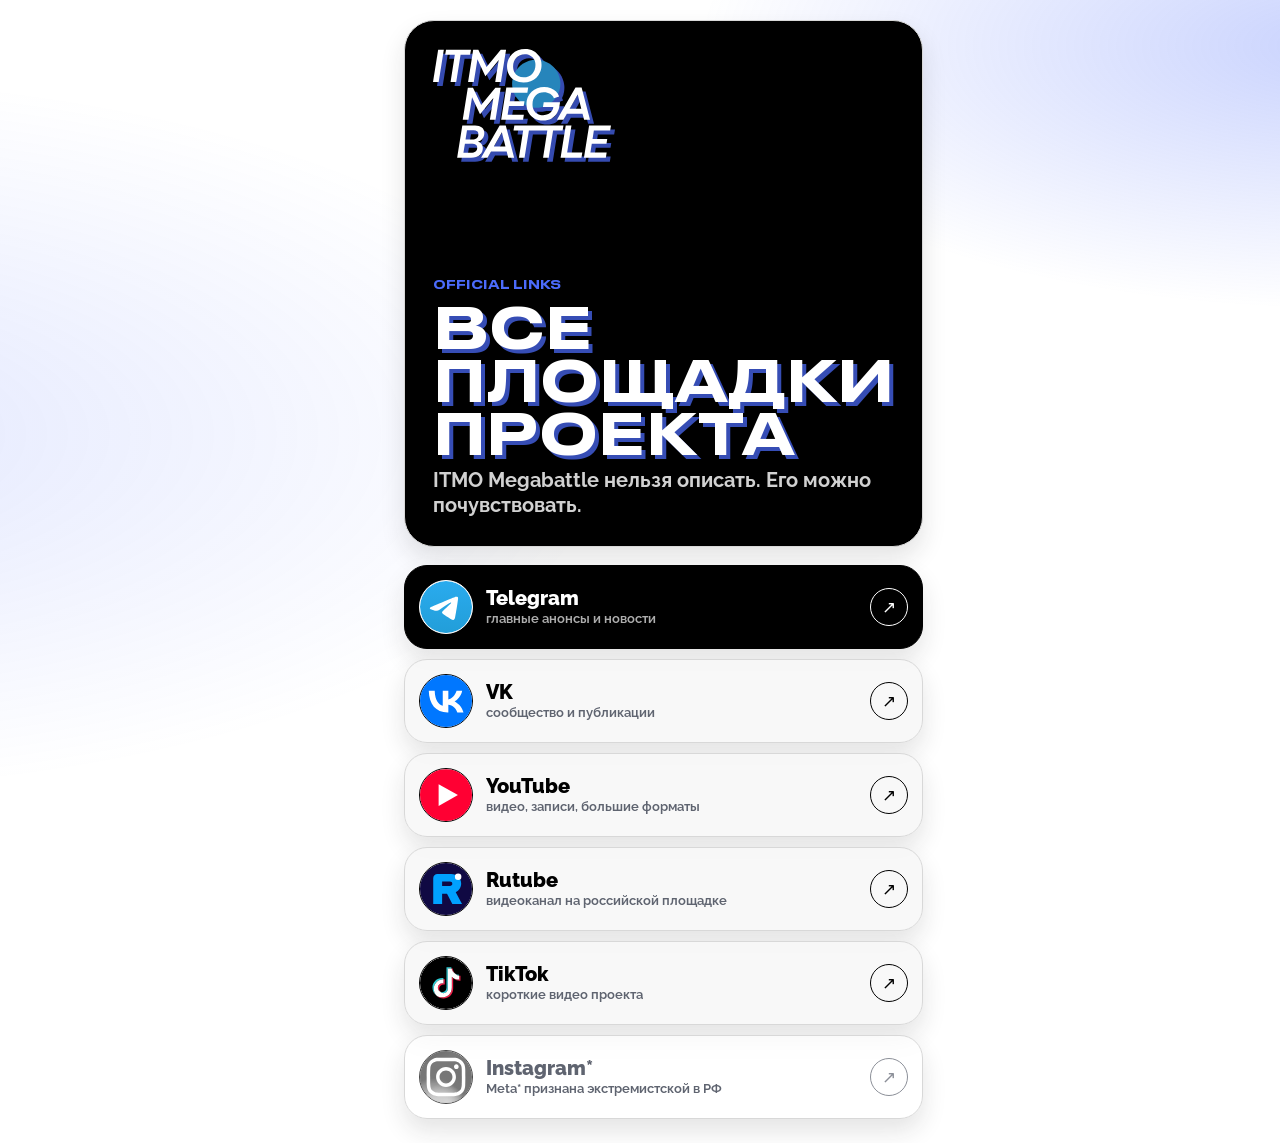
==== index.html @ 58fc480d "Create Megabattle links page" ====
<!doctype html>
<html lang="ru">
  <head>
    <meta charset="utf-8">
    <meta name="viewport" content="width=device-width, initial-scale=1, viewport-fit=cover">
    <meta name="theme-color" content="#ffffff">
    <meta
      name="description"
      content="ITMO Megabattle: официальные площадки проекта, анонсы, видео и сообщество."
    >
    <meta property="og:title" content="ITMO Megabattle">
    <meta property="og:description" content="Официальные площадки проекта ITMO Megabattle.">
    <meta property="og:type" content="website">
    <title>ITMO Megabattle</title>
    <link rel="icon" href="./assets/favicon.svg" type="image/svg+xml">
    <link rel="stylesheet" href="./styles.css">
  </head>
  <body>
    <main class="page" aria-label="ITMO Megabattle links">
      <section class="hero" aria-labelledby="page-title">
        <img class="logo" src="./assets/logo.svg" width="109" height="67" alt="ITMO Megabattle">

        <div class="hero-copy">
          <p class="kicker">official links</p>
          <h1 id="page-title">все площадки проекта</h1>
          <p class="lead">ITMO Megabattle нельзя описать. Его можно почувствовать.</p>
        </div>
      </section>

      <section class="links" aria-label="Официальные площадки">
        <a class="link-card link-card--primary" href="https://t.me/itmomegabattle" target="_blank" rel="noreferrer">
          <span class="icon-shell"><img src="./assets/telegram.svg" alt=""></span>
          <span class="link-copy">
            <strong>Telegram</strong>
            <small>главные анонсы и новости</small>
          </span>
          <span class="arrow" aria-hidden="true">↗</span>
        </a>

        <a class="link-card" href="https://vk.ru/itmomegabattle" target="_blank" rel="noreferrer">
          <span class="icon-shell"><img src="./assets/vk.svg" alt=""></span>
          <span class="link-copy">
            <strong>VK</strong>
            <small>сообщество и публикации</small>
          </span>
          <span class="arrow" aria-hidden="true">↗</span>
        </a>

        <a class="link-card" href="https://www.youtube.com/@itmomegabattle" target="_blank" rel="noreferrer">
          <span class="icon-shell"><img src="./assets/youtube.svg" alt=""></span>
          <span class="link-copy">
            <strong>YouTube</strong>
            <small>видео, записи, большие форматы</small>
          </span>
          <span class="arrow" aria-hidden="true">↗</span>
        </a>

        <a class="link-card" href="https://rutube.ru/channel/78402593/" target="_blank" rel="noreferrer">
          <span class="icon-shell"><img src="./assets/rutube.svg" alt=""></span>
          <span class="link-copy">
            <strong>Rutube</strong>
            <small>видеоканал на российской площадке</small>
          </span>
          <span class="arrow" aria-hidden="true">↗</span>
        </a>

        <a class="link-card" href="https://www.tiktok.com/@itmo_megabattle" target="_blank" rel="noreferrer">
          <span class="icon-shell"><img src="./assets/tiktok.svg" alt=""></span>
          <span class="link-copy">
            <strong>TikTok</strong>
            <small>короткие видео проекта</small>
          </span>
          <span class="arrow" aria-hidden="true">↗</span>
        </a>

        <a class="link-card link-card--muted" href="https://www.instagram.com/itmo.megabattle/" target="_blank" rel="noreferrer">
          <span class="icon-shell"><img src="./assets/instagram.svg" alt=""></span>
          <span class="link-copy">
            <strong>Instagram*</strong>
            <small>Meta* признана экстремистской в РФ</small>
          </span>
          <span class="arrow" aria-hidden="true">↗</span>
        </a>
      </section>
    </main>

    <script src="./script.js" type="module"></script>
  </body>
</html>
---- styles.css ----
@font-face {
  font-family: "Druk Text Wide Cyr";
  src: url("./fonts/Druk-Text-Wide-Cyr-Medium.woff2") format("woff2");
  font-weight: 500;
  font-style: normal;
  font-display: swap;
}

@font-face {
  font-family: "Raleway";
  src: url("./fonts/Raleway-VariableFont_wght.woff2") format("woff2");
  font-weight: 100 900;
  font-style: normal;
  font-display: swap;
}

:root {
  color-scheme: light;
  --background: #ffffff;
  --text: #000000;
  --text-inverted: #ffffff;
  --muted: #5f6470;
  --surface: rgba(248, 248, 248, 0.92);
  --surface-strong: #000000;
  --border: #d8d8d8;
  --accent: #4b6bfb;
  --accent-soft: color-mix(in srgb, var(--accent) 18%, transparent);
  --radius: 30px;
  --shadow: 0 12px 24px rgba(34, 34, 34, 0.12);
  --heading-font: "Druk Text Wide Cyr", "Segoe UI", "Helvetica Neue", Arial, sans-serif;
  --body-font: "Raleway", "Segoe UI", "Roboto", "Helvetica Neue", Arial, sans-serif;
}

* {
  box-sizing: border-box;
}

html {
  min-height: 100%;
  background: var(--background);
}

body {
  min-width: 320px;
  min-height: 100%;
  margin: 0;
  overflow-x: hidden;
  background:
    radial-gradient(ellipse 70% 32% at 105% 4%, color-mix(in srgb, var(--accent) 30%, transparent), transparent 72%),
    radial-gradient(ellipse 95% 45% at -18% 38%, color-mix(in srgb, var(--accent) 16%, transparent), transparent 70%),
    var(--background);
  color: var(--text);
  font-family: var(--body-font);
  line-height: 1.45;
}

body::before {
  position: fixed;
  inset: 0;
  z-index: -2;
  pointer-events: none;
  background-image:
    linear-gradient(var(--border) 1px, transparent 1px),
    linear-gradient(90deg, var(--border) 1px, transparent 1px);
  background-size: 36px 36px;
  mask-image: linear-gradient(to bottom, #000 0%, rgba(0, 0, 0, 0.54) 48%, transparent 92%);
  opacity: 0.42;
  content: "";
}

body::after {
  position: fixed;
  right: -78px;
  bottom: -96px;
  z-index: -1;
  width: 230px;
  height: 230px;
  border: 1px solid color-mix(in srgb, var(--accent) 50%, transparent);
  border-radius: 50%;
  background: color-mix(in srgb, var(--accent) 10%, transparent);
  content: "";
}

.page {
  display: grid;
  width: min(100%, 520px);
  min-height: 100dvh;
  margin: 0 auto;
  padding:
    max(20px, env(safe-area-inset-top))
    clamp(14px, 4vw, 24px)
    max(24px, env(safe-area-inset-bottom));
  gap: 18px;
}

.hero {
  display: grid;
  align-content: end;
  min-height: clamp(270px, 46dvh, 390px);
  padding: clamp(18px, 5vw, 28px);
  border: 1px solid var(--border);
  border-radius: var(--radius);
  background: var(--surface-strong);
  color: var(--text-inverted);
  box-shadow: var(--shadow);
}

.logo {
  width: clamp(132px, 40vw, 178px);
  height: auto;
  align-self: start;
  margin-bottom: clamp(54px, 15dvh, 120px);
  filter: drop-shadow(4px 4px 0 color-mix(in srgb, var(--accent) 70%, #000));
}

.hero-copy {
  display: grid;
  gap: 10px;
}

.kicker {
  margin: 0;
  color: var(--accent);
  font-family: var(--heading-font);
  font-size: 12px;
  line-height: 1;
  text-transform: uppercase;
}

h1 {
  max-width: 10ch;
  margin: 0;
  font-family: var(--heading-font);
  font-size: clamp(31px, 10.5vw, 56px);
  font-weight: 500;
  line-height: 0.94;
  letter-spacing: 0;
  text-transform: uppercase;
  text-shadow: 4px 4px 0 color-mix(in srgb, var(--accent) 72%, #000);
}

.lead {
  max-width: 29rem;
  margin: 0;
  color: rgba(255, 255, 255, 0.82);
  font-size: clamp(16px, 4.5vw, 20px);
  font-weight: 700;
  line-height: 1.25;
}

.links {
  display: grid;
  gap: 10px;
}

.link-card {
  display: grid;
  grid-template-columns: 54px minmax(0, 1fr) 38px;
  align-items: center;
  gap: 13px;
  min-height: 84px;
  padding: 14px;
  border: 1px solid var(--border);
  border-radius: 23px;
  background: var(--surface);
  color: var(--text);
  text-decoration: none;
  box-shadow: var(--shadow);
  -webkit-tap-highlight-color: transparent;
  transition:
    transform 180ms ease,
    border-color 180ms ease,
    background-color 180ms ease,
    color 180ms ease;
}

.link-card--primary,
.link-card:active {
  background: var(--surface-strong);
  color: var(--text-inverted);
  border-color: var(--text);
}

.link-card:active {
  transform: scale(0.985);
}

@media (hover: hover) {
  .link-card:hover {
  border-color: var(--accent);
  transform: translateY(-3px);
  }
}

.link-card--muted {
  background: rgba(255, 255, 255, 0.68);
  color: var(--muted);
}

.link-card--muted .icon-shell {
  filter: grayscale(1);
  opacity: 0.72;
}

.link-card--muted .arrow {
  opacity: 0.72;
}

.icon-shell {
  display: grid;
  width: 54px;
  height: 54px;
  place-items: center;
  border: 1px solid currentColor;
  border-radius: 50%;
  background: var(--background);
  color: var(--text);
  font-family: var(--heading-font);
  font-size: 14px;
  line-height: 1;
  overflow: hidden;
}

.link-card--primary .icon-shell {
  border-color: var(--text-inverted);
}

.icon-shell img {
  width: 100%;
  height: 100%;
  object-fit: cover;
}

.icon-shell--text {
  border-radius: 18px;
  background: var(--text);
  color: var(--text-inverted);
}

.link-card--primary .icon-shell--text {
  background: var(--text-inverted);
  color: var(--text);
}

.link-copy {
  display: grid;
  min-width: 0;
  gap: 2px;
}

.link-copy strong {
  min-width: 0;
  font-size: 20px;
  font-weight: 850;
  line-height: 1.08;
}

.link-copy small {
  min-width: 0;
  color: var(--muted);
  font-size: 13px;
  font-weight: 650;
  line-height: 1.22;
}

.link-card--primary .link-copy small {
  color: rgba(255, 255, 255, 0.68);
}

.arrow {
  display: grid;
  width: 38px;
  height: 38px;
  place-items: center;
  border: 1px solid currentColor;
  border-radius: 50%;
  color: currentColor;
  font-size: 17px;
}

@media (max-width: 360px) {
  .page {
    padding-right: 10px;
    padding-left: 10px;
  }

  .hero {
    min-height: 250px;
    padding: 18px;
  }

  .logo {
    width: 126px;
    margin-bottom: 48px;
  }

  .link-card {
    grid-template-columns: 48px minmax(0, 1fr) 34px;
    gap: 10px;
    min-height: 76px;
    padding: 12px;
    border-radius: 20px;
  }

  .icon-shell {
    width: 48px;
    height: 48px;
  }

  .link-copy strong {
    font-size: 18px;
  }

  .link-copy small {
    font-size: 12px;
  }
}

@media (min-width: 700px) {
  body {
    display: grid;
    place-items: center;
  }

  .page {
    min-height: auto;
  }
}

@media (prefers-reduced-motion: reduce) {
  *,
  *::before,
  *::after {
    scroll-behavior: auto !important;
    transition-duration: 0.01ms !important;
    animation-duration: 0.01ms !important;
    animation-iteration-count: 1 !important;
  }
}
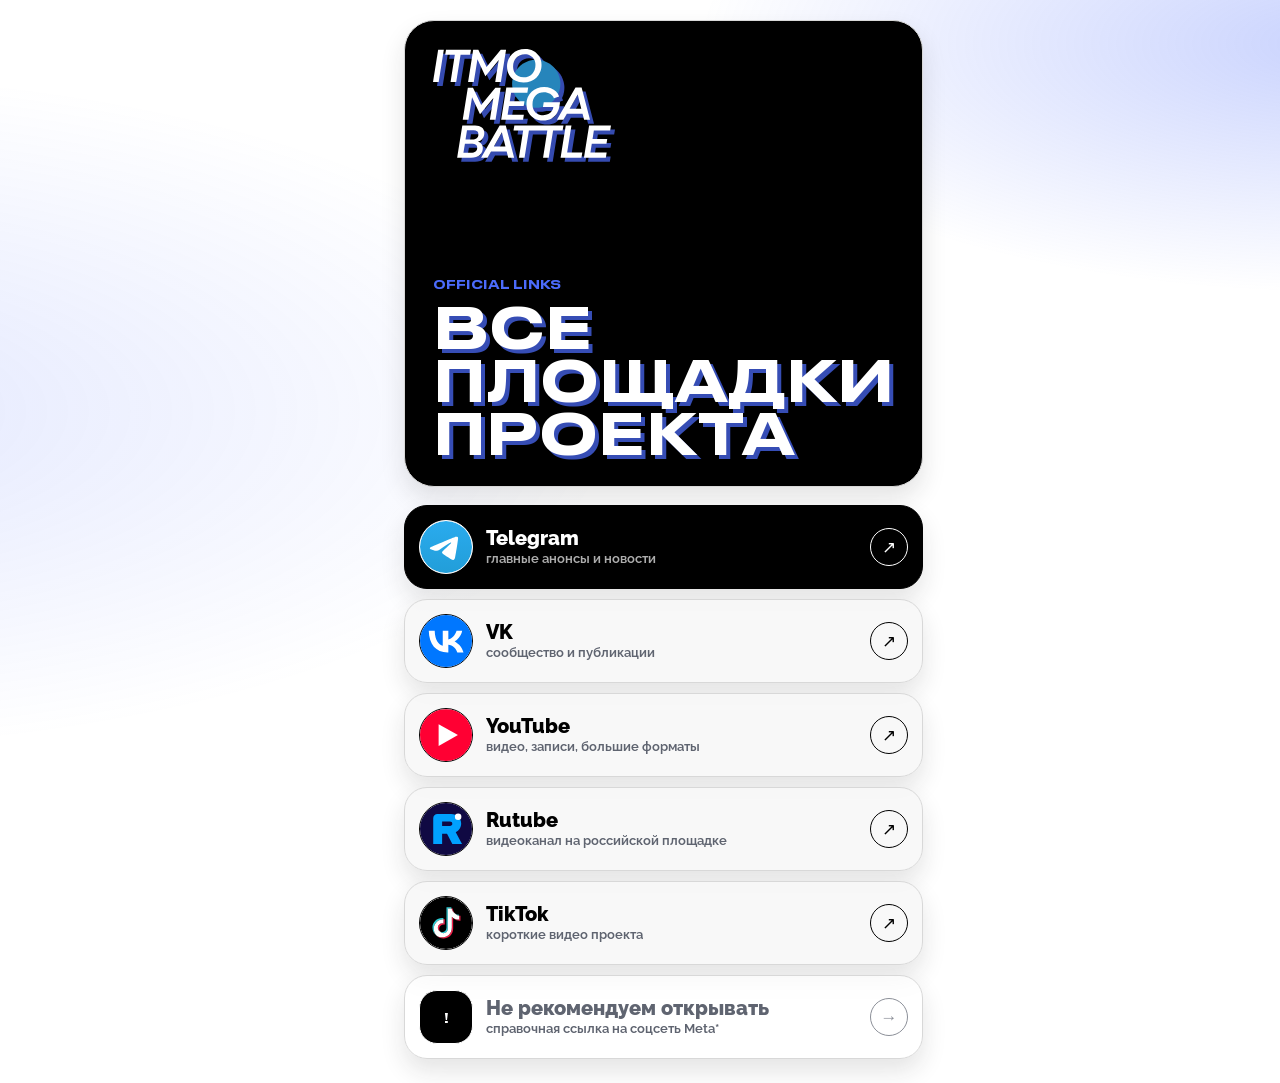
==== commit 600b4155: "Refine Instagram warning flow" ====
--- a/index.html
+++ b/index.html
@@ -23,7 +23,6 @@
         <div class="hero-copy">
           <p class="kicker">official links</p>
           <h1 id="page-title">все площадки проекта</h1>
-          <p class="lead">ITMO Megabattle нельзя описать. Его можно почувствовать.</p>
         </div>
       </section>
 
@@ -73,13 +72,13 @@
           <span class="arrow" aria-hidden="true">↗</span>
         </a>
 
-        <a class="link-card link-card--muted" href="https://www.instagram.com/itmo.megabattle/" target="_blank" rel="noreferrer">
-          <span class="icon-shell"><img src="./assets/instagram.svg" alt=""></span>
+        <a class="link-card link-card--muted" href="./instagram.html">
+          <span class="icon-shell icon-shell--warning" aria-hidden="true">!</span>
           <span class="link-copy">
-            <strong>Instagram*</strong>
-            <small>Meta* признана экстремистской в РФ</small>
+            <strong>Не рекомендуем открывать</strong>
+            <small>справочная ссылка на соцсеть Meta*</small>
           </span>
-          <span class="arrow" aria-hidden="true">↗</span>
+          <span class="arrow" aria-hidden="true">→</span>
         </a>
       </section>
     </main>
--- a/styles.css
+++ b/styles.css
@@ -137,15 +137,6 @@
   letter-spacing: 0;
   text-transform: uppercase;
   text-shadow: 4px 4px 0 color-mix(in srgb, var(--accent) 72%, #000);
-}
-
-.lead {
-  max-width: 29rem;
-  margin: 0;
-  color: rgba(255, 255, 255, 0.82);
-  font-size: clamp(16px, 4.5vw, 20px);
-  font-weight: 700;
-  line-height: 1.25;
 }
 
 .links {
@@ -198,8 +189,7 @@
 }
 
 .link-card--muted .icon-shell {
-  filter: grayscale(1);
-  opacity: 0.72;
+  opacity: 1;
 }
 
 .link-card--muted .arrow {
@@ -237,6 +227,80 @@
   color: var(--text-inverted);
 }
 
+.icon-shell--warning {
+  border-radius: 18px;
+  background: var(--text);
+  color: var(--text-inverted);
+}
+
+.transition-card {
+  display: grid;
+  gap: 18px;
+  align-content: center;
+  min-height: calc(100dvh - 44px);
+  padding: clamp(20px, 6vw, 32px);
+  border: 1px solid var(--border);
+  border-radius: var(--radius);
+  background: var(--surface-strong);
+  color: var(--text-inverted);
+  box-shadow: var(--shadow);
+}
+
+.transition-card .logo {
+  margin-bottom: clamp(26px, 8dvh, 70px);
+}
+
+.transition-title {
+  max-width: 10ch;
+  margin: 0;
+  font-family: var(--heading-font);
+  font-size: clamp(29px, 9.5vw, 52px);
+  font-weight: 500;
+  line-height: 0.96;
+  text-transform: uppercase;
+  text-shadow: 4px 4px 0 color-mix(in srgb, var(--accent) 72%, #000);
+}
+
+.transition-text {
+  display: grid;
+  gap: 10px;
+}
+
+.transition-text p {
+  margin: 0;
+  color: rgba(255, 255, 255, 0.76);
+  font-size: 15px;
+  font-weight: 650;
+  line-height: 1.35;
+}
+
+.transition-actions {
+  display: grid;
+  gap: 10px;
+  padding-top: 8px;
+}
+
+.transition-link {
+  display: flex;
+  align-items: center;
+  justify-content: center;
+  min-height: 58px;
+  padding: 15px 18px;
+  border: 1px solid var(--text-inverted);
+  border-radius: 999px;
+  background: var(--text-inverted);
+  color: var(--text);
+  font-size: 14px;
+  font-weight: 900;
+  text-align: center;
+  text-decoration: none;
+}
+
+.transition-link--secondary {
+  background: transparent;
+  color: var(--text-inverted);
+}
+
 .link-card--primary .icon-shell--text {
   background: var(--text-inverted);
   color: var(--text);
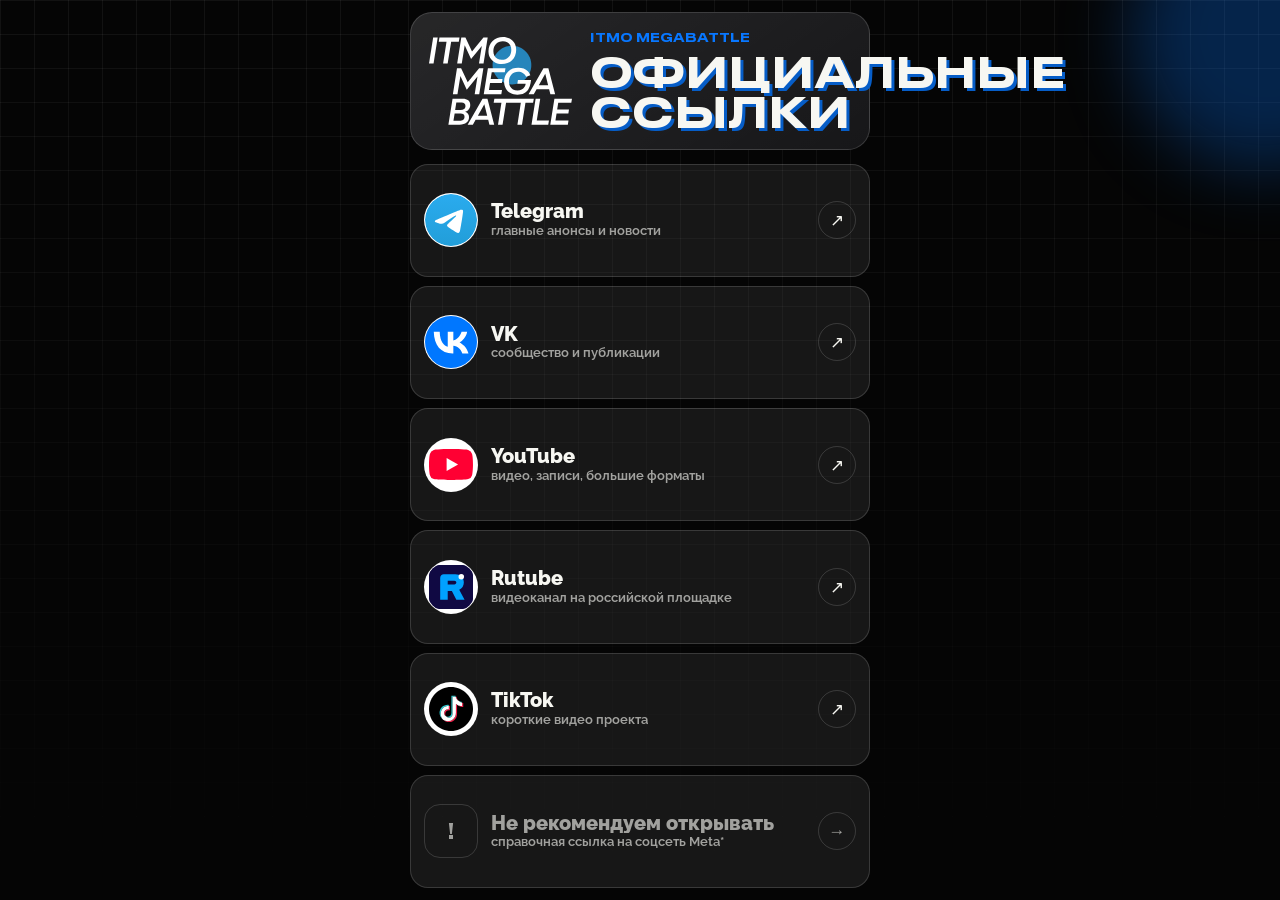
==== commit bdb3f090: "Restore dark compact mobile layout" ====
--- a/index.html
+++ b/index.html
@@ -21,13 +21,13 @@
         <img class="logo" src="./assets/logo.svg" width="109" height="67" alt="ITMO Megabattle">
 
         <div class="hero-copy">
-          <p class="kicker">official links</p>
-          <h1 id="page-title">все площадки проекта</h1>
+          <p class="kicker">ITMO Megabattle</p>
+          <h1 id="page-title">официальные ссылки</h1>
         </div>
       </section>
 
       <section class="links" aria-label="Официальные площадки">
-        <a class="link-card link-card--primary" href="https://t.me/itmomegabattle" target="_blank" rel="noreferrer">
+        <a class="link-card" href="https://t.me/itmomegabattle" target="_blank" rel="noreferrer">
           <span class="icon-shell"><img src="./assets/telegram.svg" alt=""></span>
           <span class="link-copy">
             <strong>Telegram</strong>
--- a/styles.css
+++ b/styles.css
@@ -15,18 +15,18 @@
 }
 
 :root {
-  color-scheme: light;
-  --background: #ffffff;
-  --text: #000000;
-  --text-inverted: #ffffff;
-  --muted: #5f6470;
-  --surface: rgba(248, 248, 248, 0.92);
-  --surface-strong: #000000;
-  --border: #d8d8d8;
-  --accent: #4b6bfb;
-  --accent-soft: color-mix(in srgb, var(--accent) 18%, transparent);
-  --radius: 30px;
-  --shadow: 0 12px 24px rgba(34, 34, 34, 0.12);
+  color-scheme: dark;
+  --background: #050505;
+  --panel: #0d0d0f;
+  --card: rgba(255, 255, 255, 0.075);
+  --card-hover: #000000;
+  --text: #f7f7f2;
+  --text-soft: rgba(247, 247, 242, 0.62);
+  --muted: rgba(247, 247, 242, 0.45);
+  --border: rgba(255, 255, 255, 0.15);
+  --border-strong: rgba(255, 255, 255, 0.32);
+  --accent: #0877ff;
+  --radius: 22px;
   --heading-font: "Druk Text Wide Cyr", "Segoe UI", "Helvetica Neue", Arial, sans-serif;
   --body-font: "Raleway", "Segoe UI", "Roboto", "Helvetica Neue", Arial, sans-serif;
 }
@@ -35,230 +35,256 @@
   box-sizing: border-box;
 }
 
-html {
-  min-height: 100%;
+html,
+body {
+  width: 100%;
+  height: 100%;
+  overflow: hidden;
   background: var(--background);
 }
 
 body {
   min-width: 320px;
-  min-height: 100%;
-  margin: 0;
-  overflow-x: hidden;
-  background:
-    radial-gradient(ellipse 70% 32% at 105% 4%, color-mix(in srgb, var(--accent) 30%, transparent), transparent 72%),
-    radial-gradient(ellipse 95% 45% at -18% 38%, color-mix(in srgb, var(--accent) 16%, transparent), transparent 70%),
-    var(--background);
+  margin: 0;
   color: var(--text);
   font-family: var(--body-font);
-  line-height: 1.45;
+  line-height: 1.3;
 }
 
 body::before {
   position: fixed;
   inset: 0;
-  z-index: -2;
   pointer-events: none;
   background-image:
-    linear-gradient(var(--border) 1px, transparent 1px),
-    linear-gradient(90deg, var(--border) 1px, transparent 1px);
-  background-size: 36px 36px;
-  mask-image: linear-gradient(to bottom, #000 0%, rgba(0, 0, 0, 0.54) 48%, transparent 92%);
-  opacity: 0.42;
+    linear-gradient(rgba(255, 255, 255, 0.055) 1px, transparent 1px),
+    linear-gradient(90deg, rgba(255, 255, 255, 0.055) 1px, transparent 1px);
+  background-size: 34px 34px;
+  mask-image: linear-gradient(to bottom, #000, rgba(0, 0, 0, 0.34) 68%, transparent);
   content: "";
 }
 
 body::after {
   position: fixed;
-  right: -78px;
-  bottom: -96px;
-  z-index: -1;
-  width: 230px;
-  height: 230px;
-  border: 1px solid color-mix(in srgb, var(--accent) 50%, transparent);
+  right: -120px;
+  top: -100px;
+  width: 270px;
+  height: 270px;
   border-radius: 50%;
-  background: color-mix(in srgb, var(--accent) 10%, transparent);
+  background: color-mix(in srgb, var(--accent) 28%, transparent);
+  filter: blur(34px);
+  pointer-events: none;
   content: "";
 }
 
 .page {
-  display: grid;
-  width: min(100%, 520px);
-  min-height: 100dvh;
+  position: relative;
+  z-index: 1;
+  display: grid;
+  grid-template-rows: auto minmax(0, 1fr);
+  width: min(100%, 500px);
+  height: 100dvh;
   margin: 0 auto;
   padding:
-    max(20px, env(safe-area-inset-top))
-    clamp(14px, 4vw, 24px)
-    max(24px, env(safe-area-inset-bottom));
-  gap: 18px;
+    max(12px, env(safe-area-inset-top))
+    clamp(12px, 4vw, 20px)
+    max(12px, env(safe-area-inset-bottom));
+  gap: clamp(8px, 1.6dvh, 14px);
 }
 
 .hero {
   display: grid;
-  align-content: end;
-  min-height: clamp(270px, 46dvh, 390px);
-  padding: clamp(18px, 5vw, 28px);
+  grid-template-columns: minmax(96px, 34%) minmax(0, 1fr);
+  align-items: end;
+  gap: clamp(10px, 4vw, 18px);
+  min-height: 0;
+  padding: clamp(12px, 3.8vw, 18px);
   border: 1px solid var(--border);
   border-radius: var(--radius);
-  background: var(--surface-strong);
-  color: var(--text-inverted);
-  box-shadow: var(--shadow);
+  background: linear-gradient(145deg, rgba(255, 255, 255, 0.105), rgba(255, 255, 255, 0.045)), var(--panel);
 }
 
 .logo {
-  width: clamp(132px, 40vw, 178px);
+  width: 100%;
+  max-width: 150px;
   height: auto;
-  align-self: start;
-  margin-bottom: clamp(54px, 15dvh, 120px);
-  filter: drop-shadow(4px 4px 0 color-mix(in srgb, var(--accent) 70%, #000));
+  align-self: center;
+  justify-self: center;
 }
 
 .hero-copy {
   display: grid;
-  gap: 10px;
+  min-width: 0;
+  gap: 7px;
 }
 
 .kicker {
   margin: 0;
   color: var(--accent);
   font-family: var(--heading-font);
-  font-size: 12px;
+  font-size: clamp(9px, 2.6vw, 12px);
   line-height: 1;
   text-transform: uppercase;
 }
 
 h1 {
-  max-width: 10ch;
+  max-width: 12ch;
   margin: 0;
   font-family: var(--heading-font);
-  font-size: clamp(31px, 10.5vw, 56px);
+  font-size: clamp(23px, 7.6vw, 42px);
   font-weight: 500;
-  line-height: 0.94;
+  line-height: 0.96;
   letter-spacing: 0;
   text-transform: uppercase;
-  text-shadow: 4px 4px 0 color-mix(in srgb, var(--accent) 72%, #000);
+  text-shadow: 3px 3px 0 color-mix(in srgb, var(--accent) 78%, #000);
 }
 
 .links {
   display: grid;
-  gap: 10px;
+  min-height: 0;
+  grid-template-rows: repeat(6, minmax(0, 1fr));
+  gap: clamp(6px, 1.1dvh, 9px);
 }
 
 .link-card {
   display: grid;
-  grid-template-columns: 54px minmax(0, 1fr) 38px;
+  grid-template-columns: clamp(42px, 11dvh, 54px) minmax(0, 1fr) clamp(30px, 8dvh, 38px);
   align-items: center;
-  gap: 13px;
-  min-height: 84px;
-  padding: 14px;
-  border: 1px solid var(--border);
-  border-radius: 23px;
-  background: var(--surface);
+  gap: clamp(9px, 3vw, 13px);
+  min-height: 0;
+  padding: clamp(8px, 1.55dvh, 13px);
+  border: 1px solid var(--border);
+  border-radius: 18px;
+  background: var(--card);
   color: var(--text);
   text-decoration: none;
-  box-shadow: var(--shadow);
   -webkit-tap-highlight-color: transparent;
   transition:
-    transform 180ms ease,
-    border-color 180ms ease,
-    background-color 180ms ease,
-    color 180ms ease;
-}
-
-.link-card--primary,
+    transform 160ms ease,
+    border-color 160ms ease,
+    background-color 160ms ease,
+    color 160ms ease;
+}
+
 .link-card:active {
-  background: var(--surface-strong);
-  color: var(--text-inverted);
-  border-color: var(--text);
-}
-
-.link-card:active {
-  transform: scale(0.985);
+  transform: scale(0.988);
+  background: var(--card-hover);
+  border-color: var(--border-strong);
 }
 
 @media (hover: hover) {
   .link-card:hover {
-  border-color: var(--accent);
-  transform: translateY(-3px);
+    background: var(--card-hover);
+    border-color: var(--border-strong);
+    transform: translateY(-2px);
   }
 }
 
 .link-card--muted {
-  background: rgba(255, 255, 255, 0.68);
-  color: var(--muted);
-}
-
-.link-card--muted .icon-shell {
-  opacity: 1;
-}
-
-.link-card--muted .arrow {
-  opacity: 0.72;
+  color: var(--text-soft);
 }
 
 .icon-shell {
   display: grid;
-  width: 54px;
-  height: 54px;
+  width: clamp(42px, 11dvh, 54px);
+  height: clamp(42px, 11dvh, 54px);
   place-items: center;
-  border: 1px solid currentColor;
+  overflow: hidden;
+  border: 1px solid var(--border);
   border-radius: 50%;
-  background: var(--background);
-  color: var(--text);
+  background: #ffffff;
+  color: #000;
   font-family: var(--heading-font);
   font-size: 14px;
   line-height: 1;
-  overflow: hidden;
-}
-
-.link-card--primary .icon-shell {
-  border-color: var(--text-inverted);
 }
 
 .icon-shell img {
   width: 100%;
   height: 100%;
-  object-fit: cover;
-}
-
-.icon-shell--text {
-  border-radius: 18px;
-  background: var(--text);
-  color: var(--text-inverted);
+  padding: 4px;
+  object-fit: contain;
+}
+
+.link-card[href*="t.me"] .icon-shell img,
+.link-card[href*="vk.ru"] .icon-shell img {
+  padding: 0;
 }
 
 .icon-shell--warning {
-  border-radius: 18px;
-  background: var(--text);
-  color: var(--text-inverted);
+  border-radius: 16px;
+  background: transparent;
+  color: var(--text-soft);
+  font-size: clamp(16px, 4vw, 20px);
+}
+
+.link-copy {
+  display: grid;
+  min-width: 0;
+  gap: 2px;
+}
+
+.link-copy strong {
+  min-width: 0;
+  overflow: hidden;
+  font-size: clamp(16px, 4.2vw, 20px);
+  font-weight: 850;
+  line-height: 1.03;
+  text-overflow: ellipsis;
+  white-space: nowrap;
+}
+
+.link-copy small {
+  min-width: 0;
+  overflow: hidden;
+  color: var(--text-soft);
+  font-size: clamp(11px, 3.1vw, 13px);
+  font-weight: 650;
+  line-height: 1.15;
+  text-overflow: ellipsis;
+  white-space: nowrap;
+}
+
+.arrow {
+  display: grid;
+  width: clamp(30px, 8dvh, 38px);
+  height: clamp(30px, 8dvh, 38px);
+  place-items: center;
+  border: 1px solid var(--border);
+  border-radius: 50%;
+  color: currentColor;
+  font-size: clamp(14px, 3.6vw, 17px);
+}
+
+.page--transition {
+  grid-template-rows: minmax(0, 1fr);
 }
 
 .transition-card {
   display: grid;
-  gap: 18px;
+  gap: clamp(12px, 2.4dvh, 18px);
   align-content: center;
-  min-height: calc(100dvh - 44px);
-  padding: clamp(20px, 6vw, 32px);
+  min-height: 0;
+  padding: clamp(18px, 5vw, 30px);
   border: 1px solid var(--border);
   border-radius: var(--radius);
-  background: var(--surface-strong);
-  color: var(--text-inverted);
-  box-shadow: var(--shadow);
+  background: linear-gradient(145deg, rgba(255, 255, 255, 0.105), rgba(255, 255, 255, 0.045)), var(--panel);
 }
 
 .transition-card .logo {
-  margin-bottom: clamp(26px, 8dvh, 70px);
+  width: min(100%, 260px);
+  max-width: none;
+  margin: 0 auto clamp(12px, 3dvh, 24px);
 }
 
 .transition-title {
-  max-width: 10ch;
+  max-width: 12ch;
   margin: 0;
   font-family: var(--heading-font);
-  font-size: clamp(29px, 9.5vw, 52px);
+  font-size: clamp(27px, 8.7vw, 48px);
   font-weight: 500;
-  line-height: 0.96;
+  line-height: 0.97;
   text-transform: uppercase;
-  text-shadow: 4px 4px 0 color-mix(in srgb, var(--accent) 72%, #000);
+  text-shadow: 3px 3px 0 color-mix(in srgb, var(--accent) 78%, #000);
 }
 
 .transition-text {
@@ -268,28 +294,28 @@
 
 .transition-text p {
   margin: 0;
-  color: rgba(255, 255, 255, 0.76);
-  font-size: 15px;
+  color: var(--text-soft);
+  font-size: clamp(13px, 3.7vw, 15px);
   font-weight: 650;
-  line-height: 1.35;
+  line-height: 1.34;
 }
 
 .transition-actions {
   display: grid;
   gap: 10px;
-  padding-top: 8px;
+  padding-top: 4px;
 }
 
 .transition-link {
   display: flex;
   align-items: center;
   justify-content: center;
-  min-height: 58px;
-  padding: 15px 18px;
-  border: 1px solid var(--text-inverted);
+  min-height: 54px;
+  padding: 14px 18px;
+  border: 1px solid var(--border-strong);
   border-radius: 999px;
-  background: var(--text-inverted);
-  color: var(--text);
+  background: #fff;
+  color: #000;
   font-size: 14px;
   font-weight: 900;
   text-align: center;
@@ -298,48 +324,29 @@
 
 .transition-link--secondary {
   background: transparent;
-  color: var(--text-inverted);
-}
-
-.link-card--primary .icon-shell--text {
-  background: var(--text-inverted);
   color: var(--text);
 }
 
-.link-copy {
-  display: grid;
-  min-width: 0;
-  gap: 2px;
-}
-
-.link-copy strong {
-  min-width: 0;
-  font-size: 20px;
-  font-weight: 850;
-  line-height: 1.08;
-}
-
-.link-copy small {
-  min-width: 0;
-  color: var(--muted);
-  font-size: 13px;
-  font-weight: 650;
-  line-height: 1.22;
-}
-
-.link-card--primary .link-copy small {
-  color: rgba(255, 255, 255, 0.68);
-}
-
-.arrow {
-  display: grid;
-  width: 38px;
-  height: 38px;
-  place-items: center;
-  border: 1px solid currentColor;
-  border-radius: 50%;
-  color: currentColor;
-  font-size: 17px;
+@media (max-height: 720px) {
+  .page {
+    gap: 7px;
+    padding-top: max(8px, env(safe-area-inset-top));
+    padding-bottom: max(8px, env(safe-area-inset-bottom));
+  }
+
+  .hero {
+    padding: 10px 12px;
+  }
+
+  .links {
+    gap: 6px;
+  }
+
+  .link-card {
+    padding-top: 7px;
+    padding-bottom: 7px;
+    border-radius: 16px;
+  }
 }
 
 @media (max-width: 360px) {
@@ -349,34 +356,15 @@
   }
 
   .hero {
-    min-height: 250px;
-    padding: 18px;
-  }
-
-  .logo {
-    width: 126px;
-    margin-bottom: 48px;
-  }
-
-  .link-card {
-    grid-template-columns: 48px minmax(0, 1fr) 34px;
-    gap: 10px;
-    min-height: 76px;
-    padding: 12px;
-    border-radius: 20px;
-  }
-
-  .icon-shell {
-    width: 48px;
-    height: 48px;
+    grid-template-columns: 92px minmax(0, 1fr);
   }
 
   .link-copy strong {
-    font-size: 18px;
+    font-size: 15px;
   }
 
   .link-copy small {
-    font-size: 12px;
+    font-size: 10.5px;
   }
 }
 
@@ -387,7 +375,7 @@
   }
 
   .page {
-    min-height: auto;
+    height: min(100dvh, 900px);
   }
 }
 
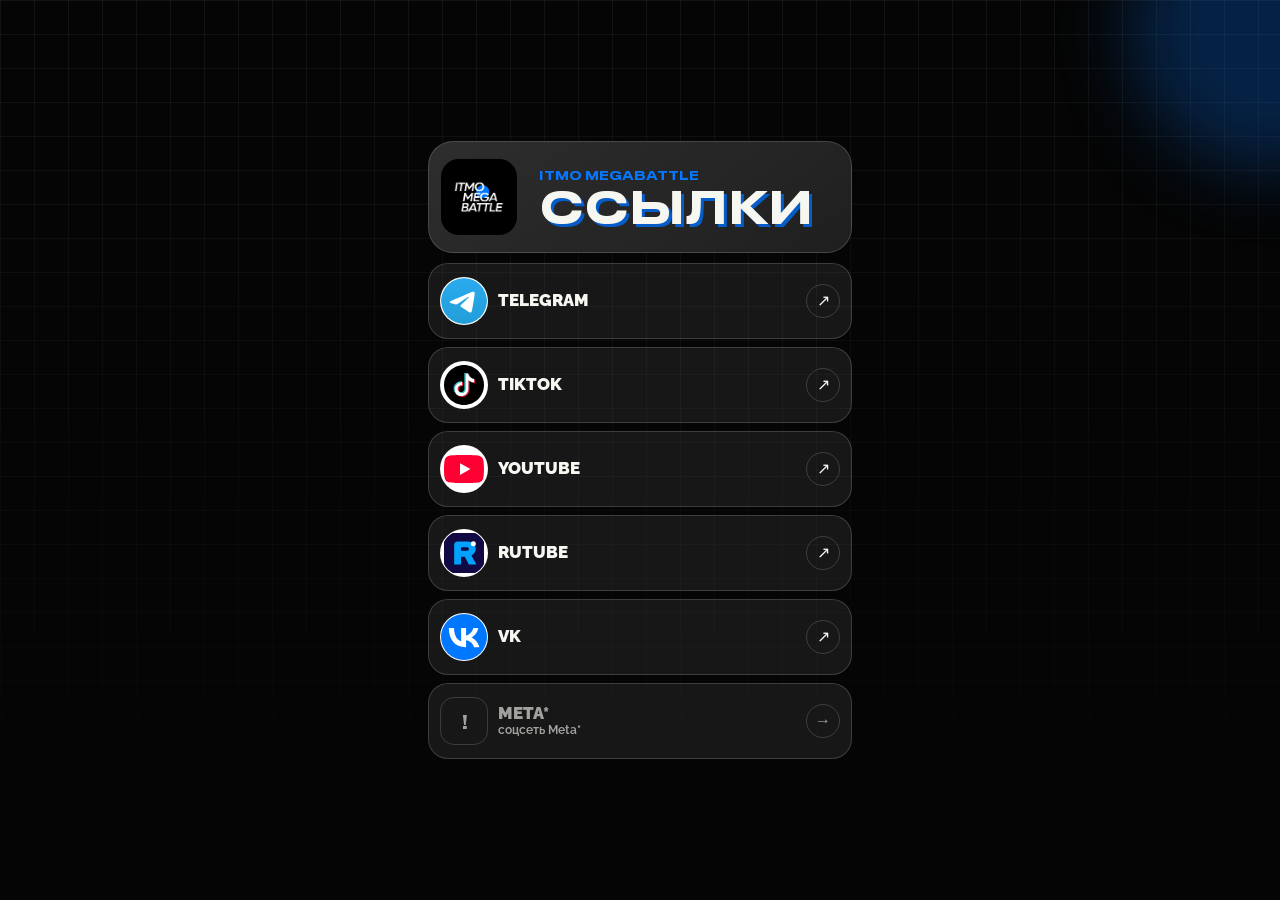
==== commit a681d75d: "Refine mobile layout and Meta warning" ====
--- a/index.html
+++ b/index.html
@@ -3,26 +3,26 @@
   <head>
     <meta charset="utf-8">
     <meta name="viewport" content="width=device-width, initial-scale=1, viewport-fit=cover">
-    <meta name="theme-color" content="#ffffff">
+    <meta name="theme-color" content="#050505">
     <meta
       name="description"
-      content="ITMO Megabattle: официальные площадки проекта, анонсы, видео и сообщество."
+          content="ITMO MEGABATTLE: официальные площадки проекта, анонсы, видео и сообщество."
     >
-    <meta property="og:title" content="ITMO Megabattle">
-    <meta property="og:description" content="Официальные площадки проекта ITMO Megabattle.">
+    <meta property="og:title" content="ITMO MEGABATTLE">
+    <meta property="og:description" content="Официальные площадки проекта ITMO MEGABATTLE.">
     <meta property="og:type" content="website">
-    <title>ITMO Megabattle</title>
+    <title>ITMO MEGABATTLE</title>
     <link rel="icon" href="./assets/favicon.svg" type="image/svg+xml">
     <link rel="stylesheet" href="./styles.css">
   </head>
   <body>
-    <main class="page" aria-label="ITMO Megabattle links">
+    <main class="page" aria-label="ITMO MEGABATTLE links">
       <section class="hero" aria-labelledby="page-title">
-        <img class="logo" src="./assets/logo.svg" width="109" height="67" alt="ITMO Megabattle">
+        <img class="logo" src="./assets/logo.png" width="720" height="720" alt="ITMO MEGABATTLE">
 
         <div class="hero-copy">
-          <p class="kicker">ITMO Megabattle</p>
-          <h1 id="page-title">официальные ссылки</h1>
+          <p class="kicker">ITMO MEGABATTLE</p>
+          <h1 id="page-title">ССЫЛКИ</h1>
         </div>
       </section>
 
@@ -30,8 +30,31 @@
         <a class="link-card" href="https://t.me/itmomegabattle" target="_blank" rel="noreferrer">
           <span class="icon-shell"><img src="./assets/telegram.svg" alt=""></span>
           <span class="link-copy">
-            <strong>Telegram</strong>
-            <small>главные анонсы и новости</small>
+            <strong>TELEGRAM</strong>
+          </span>
+          <span class="arrow" aria-hidden="true">↗</span>
+        </a>
+
+        <a class="link-card" href="https://www.tiktok.com/@itmo_megabattle" target="_blank" rel="noreferrer">
+          <span class="icon-shell"><img src="./assets/tiktok.svg" alt=""></span>
+          <span class="link-copy">
+            <strong>TIKTOK</strong>
+          </span>
+          <span class="arrow" aria-hidden="true">↗</span>
+        </a>
+
+        <a class="link-card" href="https://www.youtube.com/@itmomegabattle" target="_blank" rel="noreferrer">
+          <span class="icon-shell"><img src="./assets/youtube.svg" alt=""></span>
+          <span class="link-copy">
+            <strong>YOUTUBE</strong>
+          </span>
+          <span class="arrow" aria-hidden="true">↗</span>
+        </a>
+
+        <a class="link-card" href="https://rutube.ru/channel/78402593/" target="_blank" rel="noreferrer">
+          <span class="icon-shell"><img src="./assets/rutube.svg" alt=""></span>
+          <span class="link-copy">
+            <strong>RUTUBE</strong>
           </span>
           <span class="arrow" aria-hidden="true">↗</span>
         </a>
@@ -40,34 +63,6 @@
           <span class="icon-shell"><img src="./assets/vk.svg" alt=""></span>
           <span class="link-copy">
             <strong>VK</strong>
-            <small>сообщество и публикации</small>
-          </span>
-          <span class="arrow" aria-hidden="true">↗</span>
-        </a>
-
-        <a class="link-card" href="https://www.youtube.com/@itmomegabattle" target="_blank" rel="noreferrer">
-          <span class="icon-shell"><img src="./assets/youtube.svg" alt=""></span>
-          <span class="link-copy">
-            <strong>YouTube</strong>
-            <small>видео, записи, большие форматы</small>
-          </span>
-          <span class="arrow" aria-hidden="true">↗</span>
-        </a>
-
-        <a class="link-card" href="https://rutube.ru/channel/78402593/" target="_blank" rel="noreferrer">
-          <span class="icon-shell"><img src="./assets/rutube.svg" alt=""></span>
-          <span class="link-copy">
-            <strong>Rutube</strong>
-            <small>видеоканал на российской площадке</small>
-          </span>
-          <span class="arrow" aria-hidden="true">↗</span>
-        </a>
-
-        <a class="link-card" href="https://www.tiktok.com/@itmo_megabattle" target="_blank" rel="noreferrer">
-          <span class="icon-shell"><img src="./assets/tiktok.svg" alt=""></span>
-          <span class="link-copy">
-            <strong>TikTok</strong>
-            <small>короткие видео проекта</small>
           </span>
           <span class="arrow" aria-hidden="true">↗</span>
         </a>
@@ -75,8 +70,8 @@
         <a class="link-card link-card--muted" href="./instagram.html">
           <span class="icon-shell icon-shell--warning" aria-hidden="true">!</span>
           <span class="link-copy">
-            <strong>Не рекомендуем открывать</strong>
-            <small>справочная ссылка на соцсеть Meta*</small>
+            <strong>META*</strong>
+            <small>соцсеть Meta*</small>
           </span>
           <span class="arrow" aria-hidden="true">→</span>
         </a>
--- a/styles.css
+++ b/styles.css
@@ -17,18 +17,16 @@
 :root {
   color-scheme: dark;
   --background: #050505;
-  --panel: #0d0d0f;
+  --panel: #151516;
   --card: rgba(255, 255, 255, 0.075);
-  --card-hover: #000000;
+  --card-hover: #000;
   --text: #f7f7f2;
   --text-soft: rgba(247, 247, 242, 0.62);
-  --muted: rgba(247, 247, 242, 0.45);
-  --border: rgba(255, 255, 255, 0.15);
-  --border-strong: rgba(255, 255, 255, 0.32);
+  --border: rgba(255, 255, 255, 0.16);
+  --border-strong: rgba(255, 255, 255, 0.34);
   --accent: #0877ff;
-  --radius: 22px;
-  --heading-font: "Druk Text Wide Cyr", "Segoe UI", "Helvetica Neue", Arial, sans-serif;
-  --body-font: "Raleway", "Segoe UI", "Roboto", "Helvetica Neue", Arial, sans-serif;
+  --heading-font: "Druk Text Wide Cyr", "Segoe UI", Arial, sans-serif;
+  --body-font: "Raleway", "Segoe UI", Arial, sans-serif;
 }
 
 * {
@@ -39,16 +37,16 @@
 body {
   width: 100%;
   height: 100%;
+  margin: 0;
   overflow: hidden;
   background: var(--background);
 }
 
 body {
   min-width: 320px;
-  margin: 0;
   color: var(--text);
   font-family: var(--body-font);
-  line-height: 1.3;
+  line-height: 1.2;
 }
 
 body::before {
@@ -59,19 +57,19 @@
     linear-gradient(rgba(255, 255, 255, 0.055) 1px, transparent 1px),
     linear-gradient(90deg, rgba(255, 255, 255, 0.055) 1px, transparent 1px);
   background-size: 34px 34px;
-  mask-image: linear-gradient(to bottom, #000, rgba(0, 0, 0, 0.34) 68%, transparent);
+  mask-image: linear-gradient(to bottom, #000, rgba(0, 0, 0, 0.3) 72%, transparent);
   content: "";
 }
 
 body::after {
   position: fixed;
-  right: -120px;
-  top: -100px;
-  width: 270px;
-  height: 270px;
+  top: -110px;
+  right: -130px;
+  width: 280px;
+  height: 280px;
   border-radius: 50%;
-  background: color-mix(in srgb, var(--accent) 28%, transparent);
-  filter: blur(34px);
+  background: color-mix(in srgb, var(--accent) 26%, transparent);
+  filter: blur(36px);
   pointer-events: none;
   content: "";
 }
@@ -80,41 +78,45 @@
   position: relative;
   z-index: 1;
   display: grid;
-  grid-template-rows: auto minmax(0, 1fr);
-  width: min(100%, 500px);
+  grid-template-rows: auto auto;
+  align-content: center;
+  width: min(100%, 460px);
   height: 100dvh;
   margin: 0 auto;
   padding:
-    max(12px, env(safe-area-inset-top))
-    clamp(12px, 4vw, 20px)
-    max(12px, env(safe-area-inset-bottom));
-  gap: clamp(8px, 1.6dvh, 14px);
+    max(10px, env(safe-area-inset-top))
+    clamp(10px, 3.8vw, 18px)
+    max(10px, env(safe-area-inset-bottom));
+  gap: clamp(7px, 1.25dvh, 10px);
 }
 
 .hero {
   display: grid;
-  grid-template-columns: minmax(96px, 34%) minmax(0, 1fr);
-  align-items: end;
-  gap: clamp(10px, 4vw, 18px);
+  grid-template-columns: 82px minmax(0, 1fr);
+  align-items: center;
+  gap: clamp(10px, 3.3vw, 16px);
+  min-width: 0;
   min-height: 0;
-  padding: clamp(12px, 3.8vw, 18px);
+  overflow: hidden;
+  height: clamp(92px, 15dvh, 112px);
+  padding: 9px 12px;
   border: 1px solid var(--border);
-  border-radius: var(--radius);
+  border-radius: clamp(18px, 6vw, 25px);
   background: linear-gradient(145deg, rgba(255, 255, 255, 0.105), rgba(255, 255, 255, 0.045)), var(--panel);
 }
 
 .logo {
-  width: 100%;
-  max-width: 150px;
-  height: auto;
-  align-self: center;
-  justify-self: center;
+  display: block;
+  width: 76px;
+  height: 76px;
+  border-radius: 18px;
+  object-fit: cover;
 }
 
 .hero-copy {
   display: grid;
   min-width: 0;
-  gap: 7px;
+  gap: 5px;
 }
 
 .kicker {
@@ -127,33 +129,36 @@
 }
 
 h1 {
-  max-width: 12ch;
+  max-width: 100%;
   margin: 0;
   font-family: var(--heading-font);
-  font-size: clamp(23px, 7.6vw, 42px);
+  font-size: clamp(30px, 9.5vw, 44px);
   font-weight: 500;
-  line-height: 0.96;
+  line-height: 0.9;
   letter-spacing: 0;
   text-transform: uppercase;
+  white-space: nowrap;
   text-shadow: 3px 3px 0 color-mix(in srgb, var(--accent) 78%, #000);
 }
 
 .links {
   display: grid;
   min-height: 0;
-  grid-template-rows: repeat(6, minmax(0, 1fr));
-  gap: clamp(6px, 1.1dvh, 9px);
+  grid-template-rows: repeat(6, clamp(62px, 10.8dvh, 76px));
+  gap: clamp(6px, 1dvh, 8px);
 }
 
 .link-card {
   display: grid;
-  grid-template-columns: clamp(42px, 11dvh, 54px) minmax(0, 1fr) clamp(30px, 8dvh, 38px);
+  grid-template-columns: clamp(38px, 8dvh, 46px) minmax(0, 1fr) clamp(28px, 6dvh, 34px);
   align-items: center;
-  gap: clamp(9px, 3vw, 13px);
+  gap: clamp(8px, 2.8vw, 12px);
+  min-width: 0;
   min-height: 0;
-  padding: clamp(8px, 1.55dvh, 13px);
+  overflow: hidden;
+  padding: 8px 11px;
   border: 1px solid var(--border);
-  border-radius: 18px;
+  border-radius: clamp(15px, 4.8vw, 20px);
   background: var(--card);
   color: var(--text);
   text-decoration: none;
@@ -161,12 +166,11 @@
   transition:
     transform 160ms ease,
     border-color 160ms ease,
-    background-color 160ms ease,
-    color 160ms ease;
+    background-color 160ms ease;
 }
 
 .link-card:active {
-  transform: scale(0.988);
+  transform: scale(0.99);
   background: var(--card-hover);
   border-color: var(--border-strong);
 }
@@ -185,23 +189,21 @@
 
 .icon-shell {
   display: grid;
-  width: clamp(42px, 11dvh, 54px);
-  height: clamp(42px, 11dvh, 54px);
+  width: clamp(38px, 9dvh, 48px);
+  height: clamp(38px, 9dvh, 48px);
   place-items: center;
   overflow: hidden;
   border: 1px solid var(--border);
   border-radius: 50%;
-  background: #ffffff;
+  background: #fff;
   color: #000;
   font-family: var(--heading-font);
-  font-size: 14px;
-  line-height: 1;
 }
 
 .icon-shell img {
   width: 100%;
   height: 100%;
-  padding: 4px;
+  padding: 3px;
   object-fit: contain;
 }
 
@@ -211,98 +213,106 @@
 }
 
 .icon-shell--warning {
-  border-radius: 16px;
+  border-radius: 14px;
   background: transparent;
   color: var(--text-soft);
-  font-size: clamp(16px, 4vw, 20px);
+  font-size: clamp(15px, 4vw, 19px);
 }
 
 .link-copy {
   display: grid;
   min-width: 0;
+  align-content: center;
   gap: 2px;
 }
 
 .link-copy strong {
   min-width: 0;
-  overflow: hidden;
-  font-size: clamp(16px, 4.2vw, 20px);
-  font-weight: 850;
-  line-height: 1.03;
-  text-overflow: ellipsis;
+  font-size: clamp(14px, 3.8vw, 17px);
+  font-weight: 900;
+  line-height: 1.02;
+  text-transform: uppercase;
   white-space: nowrap;
 }
 
 .link-copy small {
   min-width: 0;
-  overflow: hidden;
   color: var(--text-soft);
-  font-size: clamp(11px, 3.1vw, 13px);
+  font-size: clamp(10px, 2.8vw, 12px);
   font-weight: 650;
-  line-height: 1.15;
-  text-overflow: ellipsis;
+  line-height: 1.1;
   white-space: nowrap;
 }
 
 .arrow {
   display: grid;
-  width: clamp(30px, 8dvh, 38px);
-  height: clamp(30px, 8dvh, 38px);
+  width: clamp(28px, 7dvh, 34px);
+  height: clamp(28px, 7dvh, 34px);
   place-items: center;
   border: 1px solid var(--border);
   border-radius: 50%;
   color: currentColor;
-  font-size: clamp(14px, 3.6vw, 17px);
+  font-size: clamp(13px, 3.5vw, 16px);
 }
 
 .page--transition {
-  grid-template-rows: minmax(0, 1fr);
+  grid-template-rows: auto;
+  align-content: center;
 }
 
 .transition-card {
   display: grid;
-  gap: clamp(12px, 2.4dvh, 18px);
-  align-content: center;
+  gap: clamp(12px, 2dvh, 18px);
+  align-content: start;
   min-height: 0;
-  padding: clamp(18px, 5vw, 30px);
+  height: auto;
+  overflow: hidden;
+  padding: clamp(16px, 4.8vw, 24px);
   border: 1px solid var(--border);
-  border-radius: var(--radius);
+  border-radius: clamp(18px, 6vw, 25px);
   background: linear-gradient(145deg, rgba(255, 255, 255, 0.105), rgba(255, 255, 255, 0.045)), var(--panel);
 }
 
 .transition-card .logo {
-  width: min(100%, 260px);
-  max-width: none;
-  margin: 0 auto clamp(12px, 3dvh, 24px);
+  width: clamp(92px, 28vw, 128px);
+  height: clamp(92px, 28vw, 128px);
+  margin: 0 auto clamp(4px, 1dvh, 8px);
 }
 
 .transition-title {
-  max-width: 12ch;
+  max-width: 13ch;
   margin: 0;
   font-family: var(--heading-font);
-  font-size: clamp(27px, 8.7vw, 48px);
+  font-size: clamp(42px, 14vw, 64px);
   font-weight: 500;
-  line-height: 0.97;
+  line-height: 0.9;
   text-transform: uppercase;
   text-shadow: 3px 3px 0 color-mix(in srgb, var(--accent) 78%, #000);
 }
 
+.transition-lead {
+  color: var(--text) !important;
+  font-size: clamp(18px, 5vw, 24px) !important;
+  font-weight: 900 !important;
+  line-height: 1.12 !important;
+}
+
 .transition-text {
   display: grid;
-  gap: 10px;
+  gap: 8px;
 }
 
 .transition-text p {
   margin: 0;
   color: var(--text-soft);
-  font-size: clamp(13px, 3.7vw, 15px);
+  font-size: clamp(11.5px, 3vw, 13.5px);
   font-weight: 650;
-  line-height: 1.34;
+  line-height: 1.28;
 }
 
 .transition-actions {
   display: grid;
-  gap: 10px;
+  gap: 8px;
   padding-top: 4px;
 }
 
@@ -310,13 +320,13 @@
   display: flex;
   align-items: center;
   justify-content: center;
-  min-height: 54px;
-  padding: 14px 18px;
+  min-height: clamp(42px, 7dvh, 52px);
+  padding: 10px 14px;
   border: 1px solid var(--border-strong);
   border-radius: 999px;
   background: #fff;
   color: #000;
-  font-size: 14px;
+  font-size: clamp(11.5px, 3.2vw, 13.5px);
   font-weight: 900;
   text-align: center;
   text-decoration: none;
@@ -329,42 +339,64 @@
 
 @media (max-height: 720px) {
   .page {
-    gap: 7px;
-    padding-top: max(8px, env(safe-area-inset-top));
-    padding-bottom: max(8px, env(safe-area-inset-bottom));
+    grid-template-rows: auto auto;
+    gap: 6px;
+    padding-top: max(7px, env(safe-area-inset-top));
+    padding-bottom: max(7px, env(safe-area-inset-bottom));
   }
 
   .hero {
-    padding: 10px 12px;
+    grid-template-columns: 72px minmax(0, 1fr);
+    height: 86px;
+    padding: 8px 10px;
+  }
+
+  .logo {
+    width: 68px;
+    height: 68px;
+  }
+
+  h1 {
+    font-size: clamp(27px, 8.8vw, 38px);
   }
 
   .links {
-    gap: 6px;
+    grid-template-rows: repeat(6, clamp(56px, 10dvh, 66px));
+    gap: 5px;
   }
 
   .link-card {
-    padding-top: 7px;
-    padding-bottom: 7px;
-    border-radius: 16px;
+    padding-top: 6px;
+    padding-bottom: 6px;
+    border-radius: 14px;
   }
 }
 
 @media (max-width: 360px) {
   .page {
-    padding-right: 10px;
-    padding-left: 10px;
+    padding-right: 9px;
+    padding-left: 9px;
   }
 
   .hero {
-    grid-template-columns: 92px minmax(0, 1fr);
+    grid-template-columns: 66px minmax(0, 1fr);
+  }
+
+  .logo {
+    width: 62px;
+    height: 62px;
+  }
+
+  h1 {
+    font-size: 27px;
   }
 
   .link-copy strong {
-    font-size: 15px;
+    font-size: 13px;
   }
 
   .link-copy small {
-    font-size: 10.5px;
+    font-size: 9.5px;
   }
 }
 
@@ -375,7 +407,7 @@
   }
 
   .page {
-    height: min(100dvh, 900px);
+    height: min(100dvh, 860px);
   }
 }
 
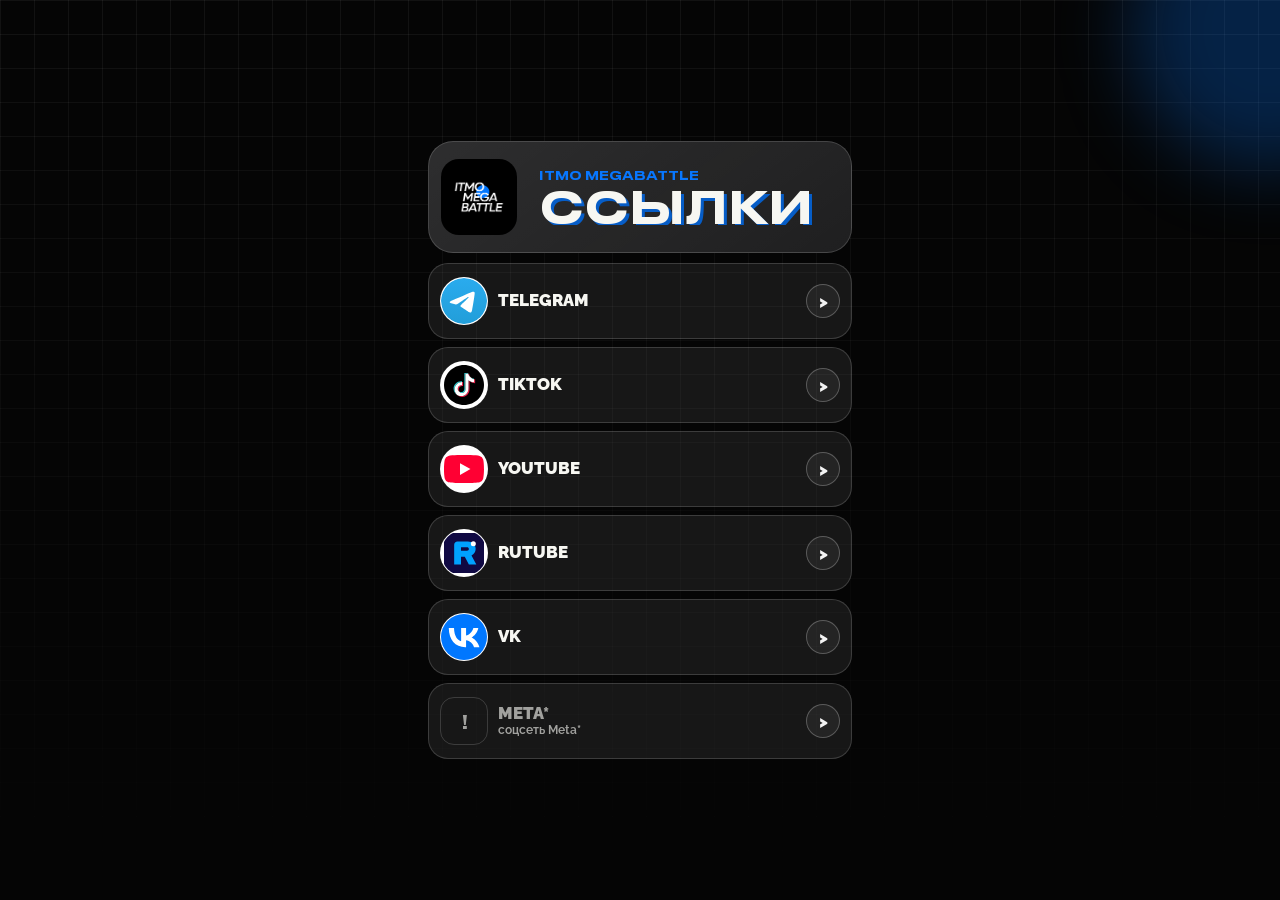
==== commit cc8eed46: "new strelki" ====
--- a/index.html
+++ b/index.html
@@ -32,7 +32,7 @@
           <span class="link-copy">
             <strong>TELEGRAM</strong>
           </span>
-          <span class="arrow" aria-hidden="true">↗</span>
+          <span class="arrow" aria-hidden="true">></span>
         </a>
 
         <a class="link-card" href="https://www.tiktok.com/@itmo_megabattle" target="_blank" rel="noreferrer">
@@ -40,7 +40,7 @@
           <span class="link-copy">
             <strong>TIKTOK</strong>
           </span>
-          <span class="arrow" aria-hidden="true">↗</span>
+          <span class="arrow" aria-hidden="true">></span>
         </a>
 
         <a class="link-card" href="https://www.youtube.com/@itmomegabattle" target="_blank" rel="noreferrer">
@@ -48,7 +48,7 @@
           <span class="link-copy">
             <strong>YOUTUBE</strong>
           </span>
-          <span class="arrow" aria-hidden="true">↗</span>
+          <span class="arrow" aria-hidden="true">></span>
         </a>
 
         <a class="link-card" href="https://rutube.ru/channel/78402593/" target="_blank" rel="noreferrer">
@@ -56,7 +56,7 @@
           <span class="link-copy">
             <strong>RUTUBE</strong>
           </span>
-          <span class="arrow" aria-hidden="true">↗</span>
+          <span class="arrow" aria-hidden="true">></span>
         </a>
 
         <a class="link-card" href="https://vk.ru/itmomegabattle" target="_blank" rel="noreferrer">
@@ -64,7 +64,7 @@
           <span class="link-copy">
             <strong>VK</strong>
           </span>
-          <span class="arrow" aria-hidden="true">↗</span>
+          <span class="arrow" aria-hidden="true">></span>
         </a>
 
         <a class="link-card link-card--muted" href="./instagram.html">
@@ -73,7 +73,7 @@
             <strong>META*</strong>
             <small>соцсеть Meta*</small>
           </span>
-          <span class="arrow" aria-hidden="true">→</span>
+          <span class="arrow" aria-hidden="true">></span>
         </a>
       </section>
     </main>
--- a/styles.css
+++ b/styles.css
@@ -12,6 +12,10 @@
   font-weight: 100 900;
   font-style: normal;
   font-display: swap;
+}
+
+* {
+  min-width: 0;
 }
 
 :root {
@@ -38,7 +42,8 @@
   width: 100%;
   height: 100%;
   margin: 0;
-  overflow: hidden;
+  overflow-x: hidden;
+  overflow-y: auto;
   background: var(--background);
 }
 
@@ -75,13 +80,17 @@
 }
 
 .page {
+
+  min-height: 100svh;
+  min-height: 100dvh;
+  height: auto;
+
   position: relative;
   z-index: 1;
   display: grid;
   grid-template-rows: auto auto;
   align-content: center;
   width: min(100%, 460px);
-  height: 100dvh;
   margin: 0 auto;
   padding:
     max(10px, env(safe-area-inset-top))
@@ -129,16 +138,23 @@
 }
 
 h1 {
-  max-width: 100%;
   margin: 0;
+
   font-family: var(--heading-font);
-  font-size: clamp(30px, 9.5vw, 44px);
+  font-size: clamp(28px, 8vw, 44px);
   font-weight: 500;
+
   line-height: 0.9;
   letter-spacing: 0;
+
   text-transform: uppercase;
+
   white-space: nowrap;
-  text-shadow: 3px 3px 0 color-mix(in srgb, var(--accent) 78%, #000);
+  overflow: hidden;
+  text-overflow: ellipsis;
+
+  text-shadow: 3px 3px 0
+    color-mix(in srgb, var(--accent) 78%, #000);
 }
 
 .links {
@@ -150,7 +166,7 @@
 
 .link-card {
   display: grid;
-  grid-template-columns: clamp(38px, 8dvh, 46px) minmax(0, 1fr) clamp(28px, 6dvh, 34px);
+  grid-template-columns: 46px minmax(0, 1fr) 34px;
   align-items: center;
   gap: clamp(8px, 2.8vw, 12px);
   min-width: 0;
@@ -175,6 +191,20 @@
   border-color: var(--border-strong);
 }
 
+.link-card:hover .arrow,
+.link-card:active .arrow {
+  border-color: rgba(255,255,255,0.24);
+
+  background:
+    linear-gradient(
+      180deg,
+      rgba(255,255,255,0.14),
+      rgba(255,255,255,0.05)
+    );
+
+  transform: translateX(2px);
+}
+
 @media (hover: hover) {
   .link-card:hover {
     background: var(--card-hover);
@@ -221,12 +251,15 @@
 
 .link-copy {
   display: grid;
+  overflow: hidden;
   min-width: 0;
   align-content: center;
   gap: 2px;
 }
 
 .link-copy strong {
+  overflow: hidden;
+  text-overflow: ellipsis;
   min-width: 0;
   font-size: clamp(14px, 3.8vw, 17px);
   font-weight: 900;
@@ -236,6 +269,8 @@
 }
 
 .link-copy small {
+  overflow: hidden;
+  text-overflow: ellipsis;
   min-width: 0;
   color: var(--text-soft);
   font-size: clamp(10px, 2.8vw, 12px);
@@ -245,14 +280,28 @@
 }
 
 .arrow {
-  display: grid;
-  width: clamp(28px, 7dvh, 34px);
-  height: clamp(28px, 7dvh, 34px);
-  place-items: center;
-  border: 1px solid var(--border);
+  flex-shrink: 0;
+  width: 34px;
+  height: 34px;
+  border: 1.5px solid rgba(255,255,255,0.25);
   border-radius: 50%;
-  color: currentColor;
-  font-size: clamp(13px, 3.5vw, 16px);
+  background: rgba(255,255,255,0.06);
+  display: flex;
+  align-items: center;
+  justify-content: center;
+  font-size: 17px;
+  color: rgba(255,255,255,0.95);
+  font-weight: 900;
+  -webkit-transform: translateZ(0);
+}
+
+/* Активное нажатие */
+.link-card:active .arrow {
+  transform: scale(0.92);
+}
+
+.link-card:active .arrow::after {
+  transform: translateX(3px) scale(1.1);
 }
 
 .page--transition {
@@ -261,16 +310,29 @@
 }
 
 .transition-card {
-  display: grid;
-  gap: clamp(12px, 2dvh, 18px);
-  align-content: start;
-  min-height: 0;
-  height: auto;
-  overflow: hidden;
+  display: flex;
+  flex-direction: column;
+
+  width: 100%;
+  max-height: calc(100dvh - 24px);
+
+  overflow-y: auto;
+
   padding: clamp(16px, 4.8vw, 24px);
+
   border: 1px solid var(--border);
+
   border-radius: clamp(18px, 6vw, 25px);
-  background: linear-gradient(145deg, rgba(255, 255, 255, 0.105), rgba(255, 255, 255, 0.045)), var(--panel);
+
+  background:
+    linear-gradient(
+      145deg,
+      rgba(255,255,255,0.105),
+      rgba(255,255,255,0.045)
+    ),
+    var(--panel);
+
+  gap: 16px;
 }
 
 .transition-card .logo {
@@ -311,25 +373,45 @@
 }
 
 .transition-actions {
-  display: grid;
-  gap: 8px;
-  padding-top: 4px;
+  position: sticky;
+  bottom: 0;
+
+  padding-top: 10px;
+  display: grid;
+  gap: 12px;
+
+  margin-top: auto;
+
+  padding-top: 8px;
 }
 
 .transition-link {
   display: flex;
   align-items: center;
   justify-content: center;
-  min-height: clamp(42px, 7dvh, 52px);
-  padding: 10px 14px;
-  border: 1px solid var(--border-strong);
-  border-radius: 999px;
+
+  min-height: 52px;
+
+  padding: 14px 18px;
+
+  border-radius: 18px;
+
+  border: 1px solid rgba(255,255,255,0.12);
+
   background: #fff;
+
   color: #000;
-  font-size: clamp(11.5px, 3.2vw, 13.5px);
+
+  font-size: 13px;
   font-weight: 900;
+  letter-spacing: 0.02em;
+
   text-align: center;
   text-decoration: none;
+
+  transition:
+    transform 160ms ease,
+    border-color 160ms ease,
 }
 
 .transition-link--secondary {
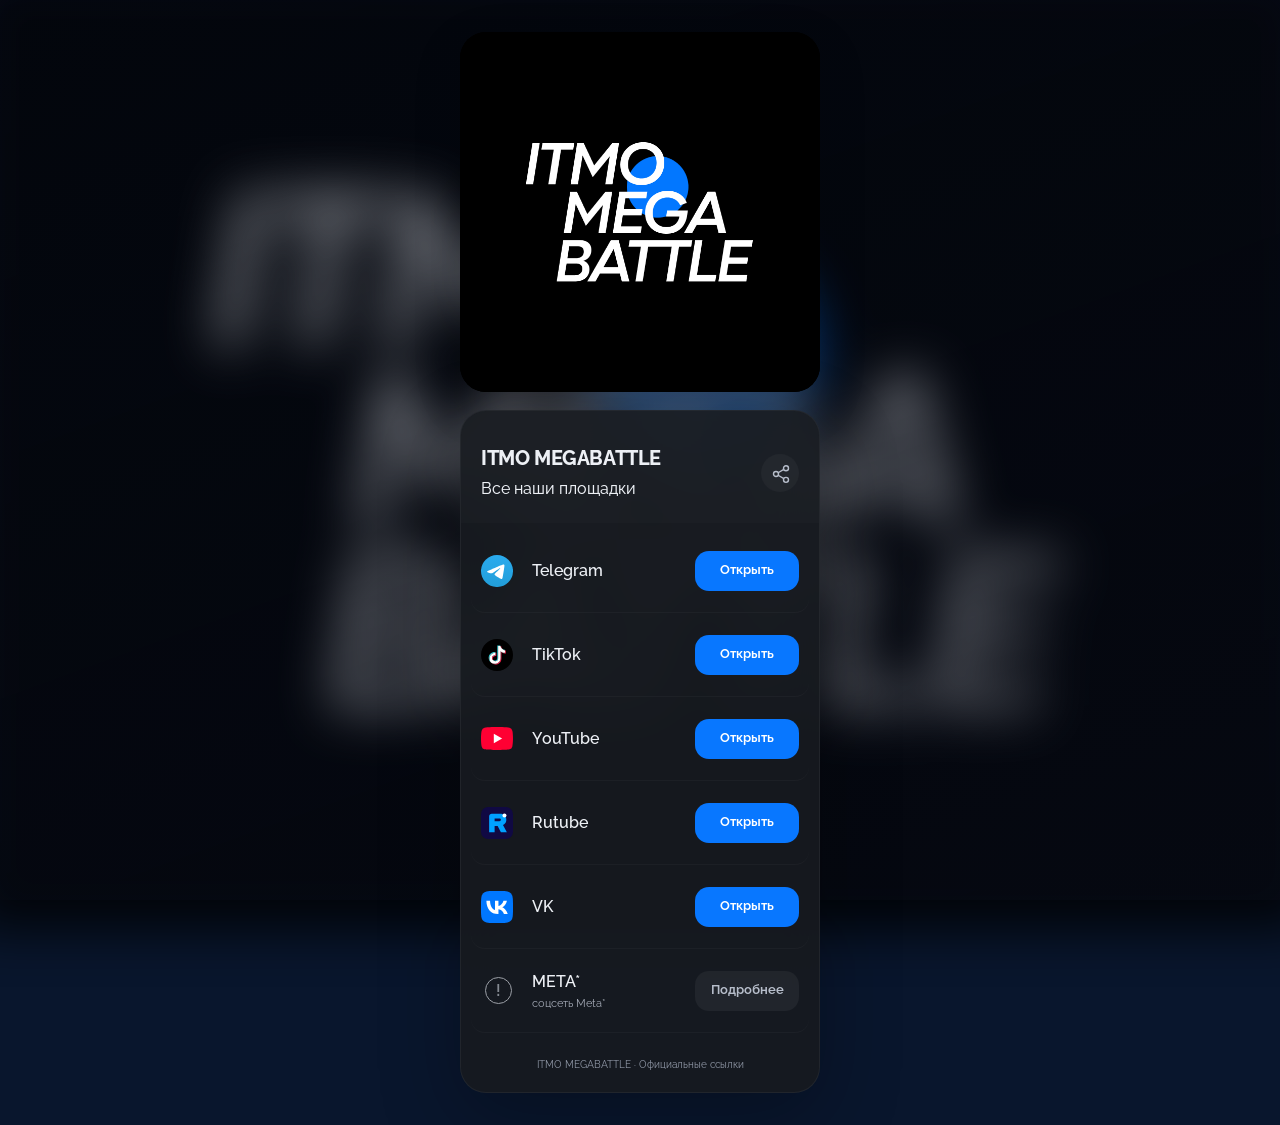
==== commit 9be4ceff: "Redesign links page with dark presave-style cards" ====
--- a/index.html
+++ b/index.html
@@ -3,7 +3,7 @@
   <head>
     <meta charset="utf-8">
     <meta name="viewport" content="width=device-width, initial-scale=1, viewport-fit=cover">
-    <meta name="theme-color" content="#050505">
+    <meta name="theme-color" content="#11141b">
     <meta
       name="description"
           content="ITMO MEGABATTLE: официальные площадки проекта, анонсы, видео и сообщество."
@@ -17,46 +17,53 @@
   </head>
   <body>
     <main class="page" aria-label="ITMO MEGABATTLE links">
+      <div class="cover">
+        <img class="logo" src="./assets/logo.png" width="720" height="720" alt="ITMO MEGABATTLE">
+      </div>
+
+      <div class="links-panel">
       <section class="hero" aria-labelledby="page-title">
-        <img class="logo" src="./assets/logo.png" width="720" height="720" alt="ITMO MEGABATTLE">
 
         <div class="hero-copy">
-          <p class="kicker">ITMO MEGABATTLE</p>
-          <h1 id="page-title">ССЫЛКИ</h1>
+          <h1 id="page-title">ITMO MEGABATTLE</h1>
+          <p class="subtitle">Все наши площадки</p>
         </div>
+        <button class="share-button" type="button" aria-label="Поделиться ссылкой">
+          <svg viewBox="0 0 24 24" fill="none" stroke="currentColor" stroke-width="1.7" aria-hidden="true"><circle cx="18" cy="5" r="3"/><circle cx="6" cy="12" r="3"/><circle cx="18" cy="19" r="3"/><path d="m8.6 10.5 6.8-4M8.6 13.5l6.8 4"/></svg>
+        </button>
       </section>
 
       <section class="links" aria-label="Официальные площадки">
         <a class="link-card" href="https://t.me/itmomegabattle" target="_blank" rel="noreferrer">
           <span class="icon-shell"><img src="./assets/telegram.svg" alt=""></span>
           <span class="link-copy">
-            <strong>TELEGRAM</strong>
+            <strong>Telegram</strong>
           </span>
-          <span class="arrow" aria-hidden="true">></span>
+          <span class="link-action" aria-hidden="true">Открыть</span>
         </a>
 
         <a class="link-card" href="https://www.tiktok.com/@itmo_megabattle" target="_blank" rel="noreferrer">
           <span class="icon-shell"><img src="./assets/tiktok.svg" alt=""></span>
           <span class="link-copy">
-            <strong>TIKTOK</strong>
+            <strong>TikTok</strong>
           </span>
-          <span class="arrow" aria-hidden="true">></span>
+          <span class="link-action" aria-hidden="true">Открыть</span>
         </a>
 
         <a class="link-card" href="https://www.youtube.com/@itmomegabattle" target="_blank" rel="noreferrer">
           <span class="icon-shell"><img src="./assets/youtube.svg" alt=""></span>
           <span class="link-copy">
-            <strong>YOUTUBE</strong>
+            <strong>YouTube</strong>
           </span>
-          <span class="arrow" aria-hidden="true">></span>
+          <span class="link-action" aria-hidden="true">Открыть</span>
         </a>
 
         <a class="link-card" href="https://rutube.ru/channel/78402593/" target="_blank" rel="noreferrer">
           <span class="icon-shell"><img src="./assets/rutube.svg" alt=""></span>
           <span class="link-copy">
-            <strong>RUTUBE</strong>
+            <strong>Rutube</strong>
           </span>
-          <span class="arrow" aria-hidden="true">></span>
+          <span class="link-action" aria-hidden="true">Открыть</span>
         </a>
 
         <a class="link-card" href="https://vk.ru/itmomegabattle" target="_blank" rel="noreferrer">
@@ -64,7 +71,7 @@
           <span class="link-copy">
             <strong>VK</strong>
           </span>
-          <span class="arrow" aria-hidden="true">></span>
+          <span class="link-action" aria-hidden="true">Открыть</span>
         </a>
 
         <a class="link-card link-card--muted" href="./instagram.html">
@@ -73,10 +80,20 @@
             <strong>META*</strong>
             <small>соцсеть Meta*</small>
           </span>
-          <span class="arrow" aria-hidden="true">></span>
+          <span class="link-action" aria-hidden="true">Подробнее</span>
         </a>
       </section>
+      <footer class="footer">ITMO MEGABATTLE · Официальные ссылки</footer>
+      </div>
     </main>
+    <p class="share-status" role="status" aria-live="polite"></p>
+    <dialog class="share-dialog" aria-labelledby="share-title">
+      <form method="dialog"><button class="dialog-close" aria-label="Закрыть">×</button></form>
+      <h2 id="share-title">Поделиться</h2>
+      <p>Скопируйте ссылку на наши площадки</p>
+      <input class="share-url" aria-label="Ссылка на страницу" readonly>
+      <button class="copy-button" type="button">Скопировать ссылку</button>
+    </dialog>
 
     <script src="./script.js" type="module"></script>
   </body>
--- a/styles.css
+++ b/styles.css
@@ -1,505 +1,87 @@
 @font-face {
-  font-family: "Druk Text Wide Cyr";
-  src: url("./fonts/Druk-Text-Wide-Cyr-Medium.woff2") format("woff2");
-  font-weight: 500;
-  font-style: normal;
+  font-family: Raleway;
+  src: url('./fonts/Raleway-VariableFont_wght.woff2') format('woff2');
+  font-weight: 100 900;
   font-display: swap;
 }
-
-@font-face {
-  font-family: "Raleway";
-  src: url("./fonts/Raleway-VariableFont_wght.woff2") format("woff2");
-  font-weight: 100 900;
-  font-style: normal;
-  font-display: swap;
-}
-
-* {
-  min-width: 0;
-}
-
 :root {
   color-scheme: dark;
-  --background: #050505;
-  --panel: #151516;
-  --card: rgba(255, 255, 255, 0.075);
-  --card-hover: #000;
-  --text: #f7f7f2;
-  --text-soft: rgba(247, 247, 242, 0.62);
-  --border: rgba(255, 255, 255, 0.16);
-  --border-strong: rgba(255, 255, 255, 0.34);
   --accent: #0877ff;
-  --heading-font: "Druk Text Wide Cyr", "Segoe UI", Arial, sans-serif;
-  --body-font: "Raleway", "Segoe UI", Arial, sans-serif;
+  --text: #edf0f5;
+  --text-soft: #a4aab6;
+  font-family: Raleway, Arial, sans-serif;
+  color: var(--text);
+  background: #09162d;
 }
-
-* {
-  box-sizing: border-box;
+* { box-sizing: border-box; min-width: 0; }
+body { position: relative; isolation: isolate; margin: 0; min-width: 280px; min-height: 100svh; line-height: 1.45; }
+body::before {
+  content: ''; position: fixed; inset: -30px; z-index: -2;
+  background: #080a10 url('./assets/logo.png') center / cover no-repeat;
+  filter: blur(26px); opacity: .8; pointer-events: none;
 }
-
-html,
-body {
-  width: 100%;
-  height: 100%;
-  margin: 0;
-  overflow-x: hidden;
-  overflow-y: auto;
-  background: var(--background);
+body::after {
+  content: ''; position: fixed; inset: 0; z-index: -1;
+  background: linear-gradient(160deg, #080b1555, #080b15aa); pointer-events: none;
 }
-
-body {
-  min-width: 320px;
-  color: var(--text);
-  font-family: var(--body-font);
-  line-height: 1.2;
+.page { width: min(100% - 40px, 360px); margin: 32px auto; display: grid; gap: 18px; }
+.cover { overflow: hidden; border-radius: 26px; background: #000; box-shadow: 0 16px 50px #0002; }
+.cover .logo { border-radius: 0; }
+.links-panel { overflow: hidden; border-radius: 26px; background: #171a20ed; border: 1px solid #ffffff0d; backdrop-filter: blur(20px); box-shadow: 0 24px 80px #0004; }
+.hero { display: grid; grid-template-columns: minmax(0, 1fr) 44px; align-items: center; background: #ffffff03; padding: 12px 12px 0; }
+.logo { display: block; width: 100%; height: auto; aspect-ratio: 1; object-fit: cover; grid-column: 1 / -1; border-radius: 18px; }
+.hero-copy { padding: 23px 0 23px 8px; }
+h1 { margin: 0; font-size: 20px; font-weight: 750; letter-spacing: -.4px; line-height: 1.25; }
+.subtitle { margin: 6px 0 0; font-size: 16px; font-weight: 450; }
+button, input { font: inherit; }
+button { cursor: pointer; }
+.share-button { display: grid; place-items: center; width: 38px; height: 38px; margin-left: -2px; padding: 10px; border: 0; border-radius: 50%; color: #b6bdca; background: #ffffff09; transition: background .15s; }
+.share-button svg { width: 20px; height: 20px; }
+.share-button:hover { background: #ffffff16; }
+.links { display: grid; padding: 6px 10px; }
+.link-card { display: grid; grid-template-columns: 34px minmax(0, 1fr) auto; gap: 17px; align-items: center; min-height: 84px; padding: 18px 10px; border-bottom: 1px solid #ffffff08; border-radius: 14px; color: inherit; text-decoration: none; -webkit-tap-highlight-color: transparent; transition: background .15s; }
+.link-card:hover { background: #ffffff06; }
+.icon-shell { display: grid; place-items: center; width: 32px; height: 32px; }
+.icon-shell img { width: 100%; height: 100%; object-fit: contain; }
+.icon-shell--warning { width: 27px; height: 27px; margin: auto; border: 1.5px solid #9b9fa6; border-radius: 50%; color: #858a92; font-weight: 600; }
+.link-copy { display: grid; gap: 3px; }
+.link-copy strong { font-size: 16px; font-weight: 550; }
+.link-copy small { font-size: 11px; color: var(--text-soft); }
+.link-action { display: flex; align-items: center; justify-content: center; min-width: 104px; min-height: 40px; padding: 9px 14px; border-radius: 14px; color: white; background: var(--accent); font-size: 13px; font-weight: 650; transition: background .15s, transform .15s; }
+.link-card:hover .link-action { background: #0062db; }
+.link-card:active .link-action { transform: scale(.97); }
+.link-card--muted .link-action { background: #ffffff0d; color: #b6bdca; }
+.link-card--muted:hover .link-action { background: #ffffff16; }
+.footer { padding: 19px 12px; text-align: center; color: #929aa9; font-size: 10px; }
+:focus-visible { outline: 3px solid #72b1ff; outline-offset: 4px; }
+.share-status { position: fixed; bottom: max(24px, env(safe-area-inset-bottom)); left: 50%; transform: translateX(-50%); width: max-content; max-width: calc(100% - 32px); margin: 0; border-radius: 12px; padding: 12px 20px; background: #202733; color: #fff; box-shadow: 0 5px 30px #0003; font-size: 13px; }
+.share-status:empty { display: none; }
+.share-dialog { width: min(360px, calc(100% - 32px)); padding: 26px; border: 0; border-radius: 16px; background: #1b1f27; color: var(--text); }
+.share-dialog::backdrop { background: #030a18aa; backdrop-filter: blur(6px); }
+.share-dialog h2 { margin: 0 0 12px; font-size: 22px; }
+.share-dialog p { font-size: 14px; color: var(--text-soft); }
+.dialog-close { float: right; border: 0; background: transparent; font-size: 26px; color: var(--text-soft); }
+.share-url { width: 100%; padding: 12px; border: 1px solid #ffffff20; background: #12151b; color: var(--text); border-radius: 8px; font-size: 13px; }
+.copy-button { width: 100%; margin-top: 12px; padding: 13px; border: 0; border-radius: 9px; color: #fff; background: var(--accent); font-weight: 650; font-size: 14px; }
+/* The existing information page uses the same visual language. */
+.page--transition { padding: 26px; background: #171a20f5; border-radius: 26px; box-shadow: 0 24px 80px #0002; }
+.transition-card { display: grid; gap: 24px; }
+.transition-card .logo { border-radius: 20px; width: 92px; height: 92px; margin: 0 auto; }
+.transition-text { display: grid; gap: 14px; }
+.transition-text p { margin: 0; font-size: 13px; color: var(--text-soft); }
+.transition-text .kicker { color: var(--accent); font-weight: 750; font-size: 11px; letter-spacing: .08em; }
+.transition-title { font-size: 30px; }
+.transition-text .transition-lead { font-size: 18px; font-weight: 650; color: var(--text); }
+.transition-actions { display: grid; gap: 10px; }
+.transition-link { padding: 14px 12px; text-decoration: none; text-align: center; border-radius: 10px; background: var(--accent); color: #fff; font-weight: 650; font-size: 13px; }
+.transition-link--secondary { background: #ffffff0d; color: #b6bdca; }
+@media (max-width: 359px) {
+  .page { width: calc(100% - 24px); margin: 16px auto; }
+  .hero-copy { padding-left: 4px; }
+  h1 { font-size: 17px; }
+  .link-card { padding: 17px 6px; gap: 12px; grid-template-columns: 28px minmax(0, 1fr) auto; }
+  .icon-shell { width: 28px; height: 28px; }
+  .link-copy strong { font-size: 14px; }
+  .link-action { min-width: 91px; padding-inline: 10px; font-size: 12px; }
 }
-
-body::before {
-  position: fixed;
-  inset: 0;
-  pointer-events: none;
-  background-image:
-    linear-gradient(rgba(255, 255, 255, 0.055) 1px, transparent 1px),
-    linear-gradient(90deg, rgba(255, 255, 255, 0.055) 1px, transparent 1px);
-  background-size: 34px 34px;
-  mask-image: linear-gradient(to bottom, #000, rgba(0, 0, 0, 0.3) 72%, transparent);
-  content: "";
-}
-
-body::after {
-  position: fixed;
-  top: -110px;
-  right: -130px;
-  width: 280px;
-  height: 280px;
-  border-radius: 50%;
-  background: color-mix(in srgb, var(--accent) 26%, transparent);
-  filter: blur(36px);
-  pointer-events: none;
-  content: "";
-}
-
-.page {
-
-  min-height: 100svh;
-  min-height: 100dvh;
-  height: auto;
-
-  position: relative;
-  z-index: 1;
-  display: grid;
-  grid-template-rows: auto auto;
-  align-content: center;
-  width: min(100%, 460px);
-  margin: 0 auto;
-  padding:
-    max(10px, env(safe-area-inset-top))
-    clamp(10px, 3.8vw, 18px)
-    max(10px, env(safe-area-inset-bottom));
-  gap: clamp(7px, 1.25dvh, 10px);
-}
-
-.hero {
-  display: grid;
-  grid-template-columns: 82px minmax(0, 1fr);
-  align-items: center;
-  gap: clamp(10px, 3.3vw, 16px);
-  min-width: 0;
-  min-height: 0;
-  overflow: hidden;
-  height: clamp(92px, 15dvh, 112px);
-  padding: 9px 12px;
-  border: 1px solid var(--border);
-  border-radius: clamp(18px, 6vw, 25px);
-  background: linear-gradient(145deg, rgba(255, 255, 255, 0.105), rgba(255, 255, 255, 0.045)), var(--panel);
-}
-
-.logo {
-  display: block;
-  width: 76px;
-  height: 76px;
-  border-radius: 18px;
-  object-fit: cover;
-}
-
-.hero-copy {
-  display: grid;
-  min-width: 0;
-  gap: 5px;
-}
-
-.kicker {
-  margin: 0;
-  color: var(--accent);
-  font-family: var(--heading-font);
-  font-size: clamp(9px, 2.6vw, 12px);
-  line-height: 1;
-  text-transform: uppercase;
-}
-
-h1 {
-  margin: 0;
-
-  font-family: var(--heading-font);
-  font-size: clamp(28px, 8vw, 44px);
-  font-weight: 500;
-
-  line-height: 0.9;
-  letter-spacing: 0;
-
-  text-transform: uppercase;
-
-  white-space: nowrap;
-  overflow: hidden;
-  text-overflow: ellipsis;
-
-  text-shadow: 3px 3px 0
-    color-mix(in srgb, var(--accent) 78%, #000);
-}
-
-.links {
-  display: grid;
-  min-height: 0;
-  grid-template-rows: repeat(6, clamp(62px, 10.8dvh, 76px));
-  gap: clamp(6px, 1dvh, 8px);
-}
-
-.link-card {
-  display: grid;
-  grid-template-columns: 46px minmax(0, 1fr) 34px;
-  align-items: center;
-  gap: clamp(8px, 2.8vw, 12px);
-  min-width: 0;
-  min-height: 0;
-  overflow: hidden;
-  padding: 8px 11px;
-  border: 1px solid var(--border);
-  border-radius: clamp(15px, 4.8vw, 20px);
-  background: var(--card);
-  color: var(--text);
-  text-decoration: none;
-  -webkit-tap-highlight-color: transparent;
-  transition:
-    transform 160ms ease,
-    border-color 160ms ease,
-    background-color 160ms ease;
-}
-
-.link-card:active {
-  transform: scale(0.99);
-  background: var(--card-hover);
-  border-color: var(--border-strong);
-}
-
-.link-card:hover .arrow,
-.link-card:active .arrow {
-  border-color: rgba(255,255,255,0.24);
-
-  background:
-    linear-gradient(
-      180deg,
-      rgba(255,255,255,0.14),
-      rgba(255,255,255,0.05)
-    );
-
-  transform: translateX(2px);
-}
-
-@media (hover: hover) {
-  .link-card:hover {
-    background: var(--card-hover);
-    border-color: var(--border-strong);
-    transform: translateY(-2px);
-  }
-}
-
-.link-card--muted {
-  color: var(--text-soft);
-}
-
-.icon-shell {
-  display: grid;
-  width: clamp(38px, 9dvh, 48px);
-  height: clamp(38px, 9dvh, 48px);
-  place-items: center;
-  overflow: hidden;
-  border: 1px solid var(--border);
-  border-radius: 50%;
-  background: #fff;
-  color: #000;
-  font-family: var(--heading-font);
-}
-
-.icon-shell img {
-  width: 100%;
-  height: 100%;
-  padding: 3px;
-  object-fit: contain;
-}
-
-.link-card[href*="t.me"] .icon-shell img,
-.link-card[href*="vk.ru"] .icon-shell img {
-  padding: 0;
-}
-
-.icon-shell--warning {
-  border-radius: 14px;
-  background: transparent;
-  color: var(--text-soft);
-  font-size: clamp(15px, 4vw, 19px);
-}
-
-.link-copy {
-  display: grid;
-  overflow: hidden;
-  min-width: 0;
-  align-content: center;
-  gap: 2px;
-}
-
-.link-copy strong {
-  overflow: hidden;
-  text-overflow: ellipsis;
-  min-width: 0;
-  font-size: clamp(14px, 3.8vw, 17px);
-  font-weight: 900;
-  line-height: 1.02;
-  text-transform: uppercase;
-  white-space: nowrap;
-}
-
-.link-copy small {
-  overflow: hidden;
-  text-overflow: ellipsis;
-  min-width: 0;
-  color: var(--text-soft);
-  font-size: clamp(10px, 2.8vw, 12px);
-  font-weight: 650;
-  line-height: 1.1;
-  white-space: nowrap;
-}
-
-.arrow {
-  flex-shrink: 0;
-  width: 34px;
-  height: 34px;
-  border: 1.5px solid rgba(255,255,255,0.25);
-  border-radius: 50%;
-  background: rgba(255,255,255,0.06);
-  display: flex;
-  align-items: center;
-  justify-content: center;
-  font-size: 17px;
-  color: rgba(255,255,255,0.95);
-  font-weight: 900;
-  -webkit-transform: translateZ(0);
-}
-
-/* Активное нажатие */
-.link-card:active .arrow {
-  transform: scale(0.92);
-}
-
-.link-card:active .arrow::after {
-  transform: translateX(3px) scale(1.1);
-}
-
-.page--transition {
-  grid-template-rows: auto;
-  align-content: center;
-}
-
-.transition-card {
-  display: flex;
-  flex-direction: column;
-
-  width: 100%;
-  max-height: calc(100dvh - 24px);
-
-  overflow-y: auto;
-
-  padding: clamp(16px, 4.8vw, 24px);
-
-  border: 1px solid var(--border);
-
-  border-radius: clamp(18px, 6vw, 25px);
-
-  background:
-    linear-gradient(
-      145deg,
-      rgba(255,255,255,0.105),
-      rgba(255,255,255,0.045)
-    ),
-    var(--panel);
-
-  gap: 16px;
-}
-
-.transition-card .logo {
-  width: clamp(92px, 28vw, 128px);
-  height: clamp(92px, 28vw, 128px);
-  margin: 0 auto clamp(4px, 1dvh, 8px);
-}
-
-.transition-title {
-  max-width: 13ch;
-  margin: 0;
-  font-family: var(--heading-font);
-  font-size: clamp(42px, 14vw, 64px);
-  font-weight: 500;
-  line-height: 0.9;
-  text-transform: uppercase;
-  text-shadow: 3px 3px 0 color-mix(in srgb, var(--accent) 78%, #000);
-}
-
-.transition-lead {
-  color: var(--text) !important;
-  font-size: clamp(18px, 5vw, 24px) !important;
-  font-weight: 900 !important;
-  line-height: 1.12 !important;
-}
-
-.transition-text {
-  display: grid;
-  gap: 8px;
-}
-
-.transition-text p {
-  margin: 0;
-  color: var(--text-soft);
-  font-size: clamp(11.5px, 3vw, 13.5px);
-  font-weight: 650;
-  line-height: 1.28;
-}
-
-.transition-actions {
-  position: sticky;
-  bottom: 0;
-
-  padding-top: 10px;
-  display: grid;
-  gap: 12px;
-
-  margin-top: auto;
-
-  padding-top: 8px;
-}
-
-.transition-link {
-  display: flex;
-  align-items: center;
-  justify-content: center;
-
-  min-height: 52px;
-
-  padding: 14px 18px;
-
-  border-radius: 18px;
-
-  border: 1px solid rgba(255,255,255,0.12);
-
-  background: #fff;
-
-  color: #000;
-
-  font-size: 13px;
-  font-weight: 900;
-  letter-spacing: 0.02em;
-
-  text-align: center;
-  text-decoration: none;
-
-  transition:
-    transform 160ms ease,
-    border-color 160ms ease,
-}
-
-.transition-link--secondary {
-  background: transparent;
-  color: var(--text);
-}
-
-@media (max-height: 720px) {
-  .page {
-    grid-template-rows: auto auto;
-    gap: 6px;
-    padding-top: max(7px, env(safe-area-inset-top));
-    padding-bottom: max(7px, env(safe-area-inset-bottom));
-  }
-
-  .hero {
-    grid-template-columns: 72px minmax(0, 1fr);
-    height: 86px;
-    padding: 8px 10px;
-  }
-
-  .logo {
-    width: 68px;
-    height: 68px;
-  }
-
-  h1 {
-    font-size: clamp(27px, 8.8vw, 38px);
-  }
-
-  .links {
-    grid-template-rows: repeat(6, clamp(56px, 10dvh, 66px));
-    gap: 5px;
-  }
-
-  .link-card {
-    padding-top: 6px;
-    padding-bottom: 6px;
-    border-radius: 14px;
-  }
-}
-
-@media (max-width: 360px) {
-  .page {
-    padding-right: 9px;
-    padding-left: 9px;
-  }
-
-  .hero {
-    grid-template-columns: 66px minmax(0, 1fr);
-  }
-
-  .logo {
-    width: 62px;
-    height: 62px;
-  }
-
-  h1 {
-    font-size: 27px;
-  }
-
-  .link-copy strong {
-    font-size: 13px;
-  }
-
-  .link-copy small {
-    font-size: 9.5px;
-  }
-}
-
-@media (min-width: 700px) {
-  body {
-    display: grid;
-    place-items: center;
-  }
-
-  .page {
-    height: min(100dvh, 860px);
-  }
-}
-
-@media (prefers-reduced-motion: reduce) {
-  *,
-  *::before,
-  *::after {
-    scroll-behavior: auto !important;
-    transition-duration: 0.01ms !important;
-    animation-duration: 0.01ms !important;
-    animation-iteration-count: 1 !important;
-  }
-}
+@media (prefers-reduced-motion: reduce) { *, *::before, *::after { transition: none !important; } }
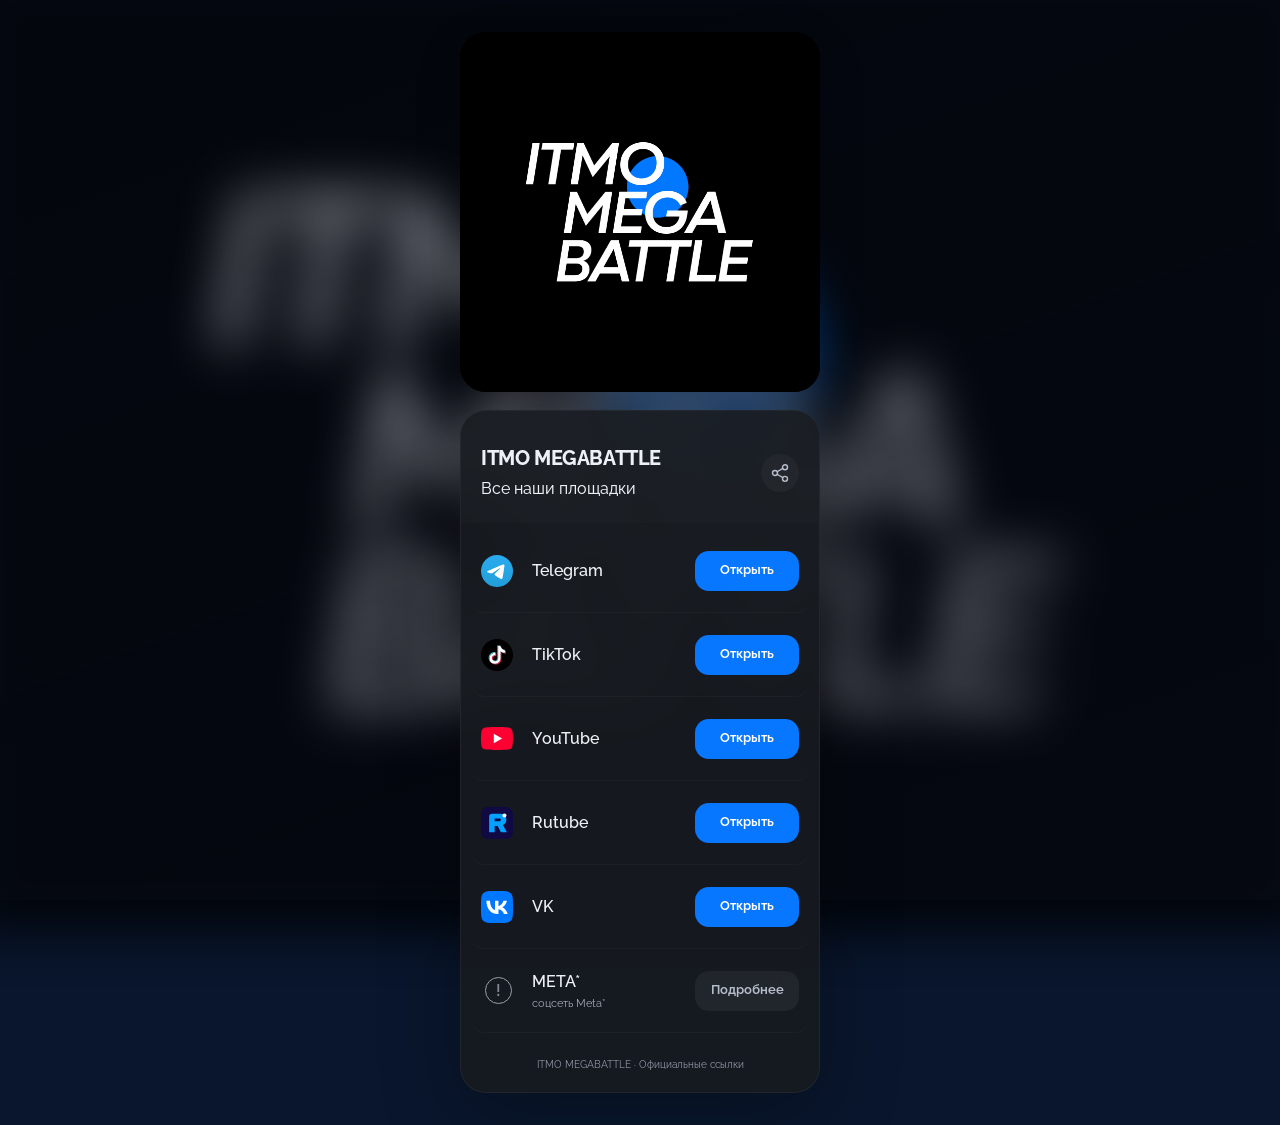
==== commit 3a97f248: "Center share icon and balance its connectors" ====
--- a/index.html
+++ b/index.html
@@ -29,7 +29,7 @@
           <p class="subtitle">Все наши площадки</p>
         </div>
         <button class="share-button" type="button" aria-label="Поделиться ссылкой">
-          <svg viewBox="0 0 24 24" fill="none" stroke="currentColor" stroke-width="1.7" aria-hidden="true"><circle cx="18" cy="5" r="3"/><circle cx="6" cy="12" r="3"/><circle cx="18" cy="19" r="3"/><path d="m8.6 10.5 6.8-4M8.6 13.5l6.8 4"/></svg>
+          <svg viewBox="0 0 24 24" fill="none" stroke="currentColor" stroke-width="1.7" aria-hidden="true"><circle cx="18" cy="5" r="3"/><circle cx="6" cy="12" r="3"/><circle cx="18" cy="19" r="3"/><path d="M8.59 10.49 15.41 6.51M8.59 13.51 15.41 17.49"/></svg>
         </button>
       </section>
 
--- a/styles.css
+++ b/styles.css
@@ -35,8 +35,8 @@
 .subtitle { margin: 6px 0 0; font-size: 16px; font-weight: 450; }
 button, input { font: inherit; }
 button { cursor: pointer; }
-.share-button { display: grid; place-items: center; width: 38px; height: 38px; margin-left: -2px; padding: 10px; border: 0; border-radius: 50%; color: #b6bdca; background: #ffffff09; transition: background .15s; }
-.share-button svg { width: 20px; height: 20px; }
+.share-button { display: grid; place-items: center; width: 38px; height: 38px; margin-left: -2px; padding: 0; border: 0; border-radius: 50%; color: #b6bdca; background: #ffffff09; transition: background .15s; }
+.share-button svg { display: block; width: 20px; height: 20px; overflow: visible; stroke-linecap: round; stroke-linejoin: round; }
 .share-button:hover { background: #ffffff16; }
 .links { display: grid; padding: 6px 10px; }
 .link-card { display: grid; grid-template-columns: 34px minmax(0, 1fr) auto; gap: 17px; align-items: center; min-height: 84px; padding: 18px 10px; border-bottom: 1px solid #ffffff08; border-radius: 14px; color: inherit; text-decoration: none; -webkit-tap-highlight-color: transparent; transition: background .15s; }
